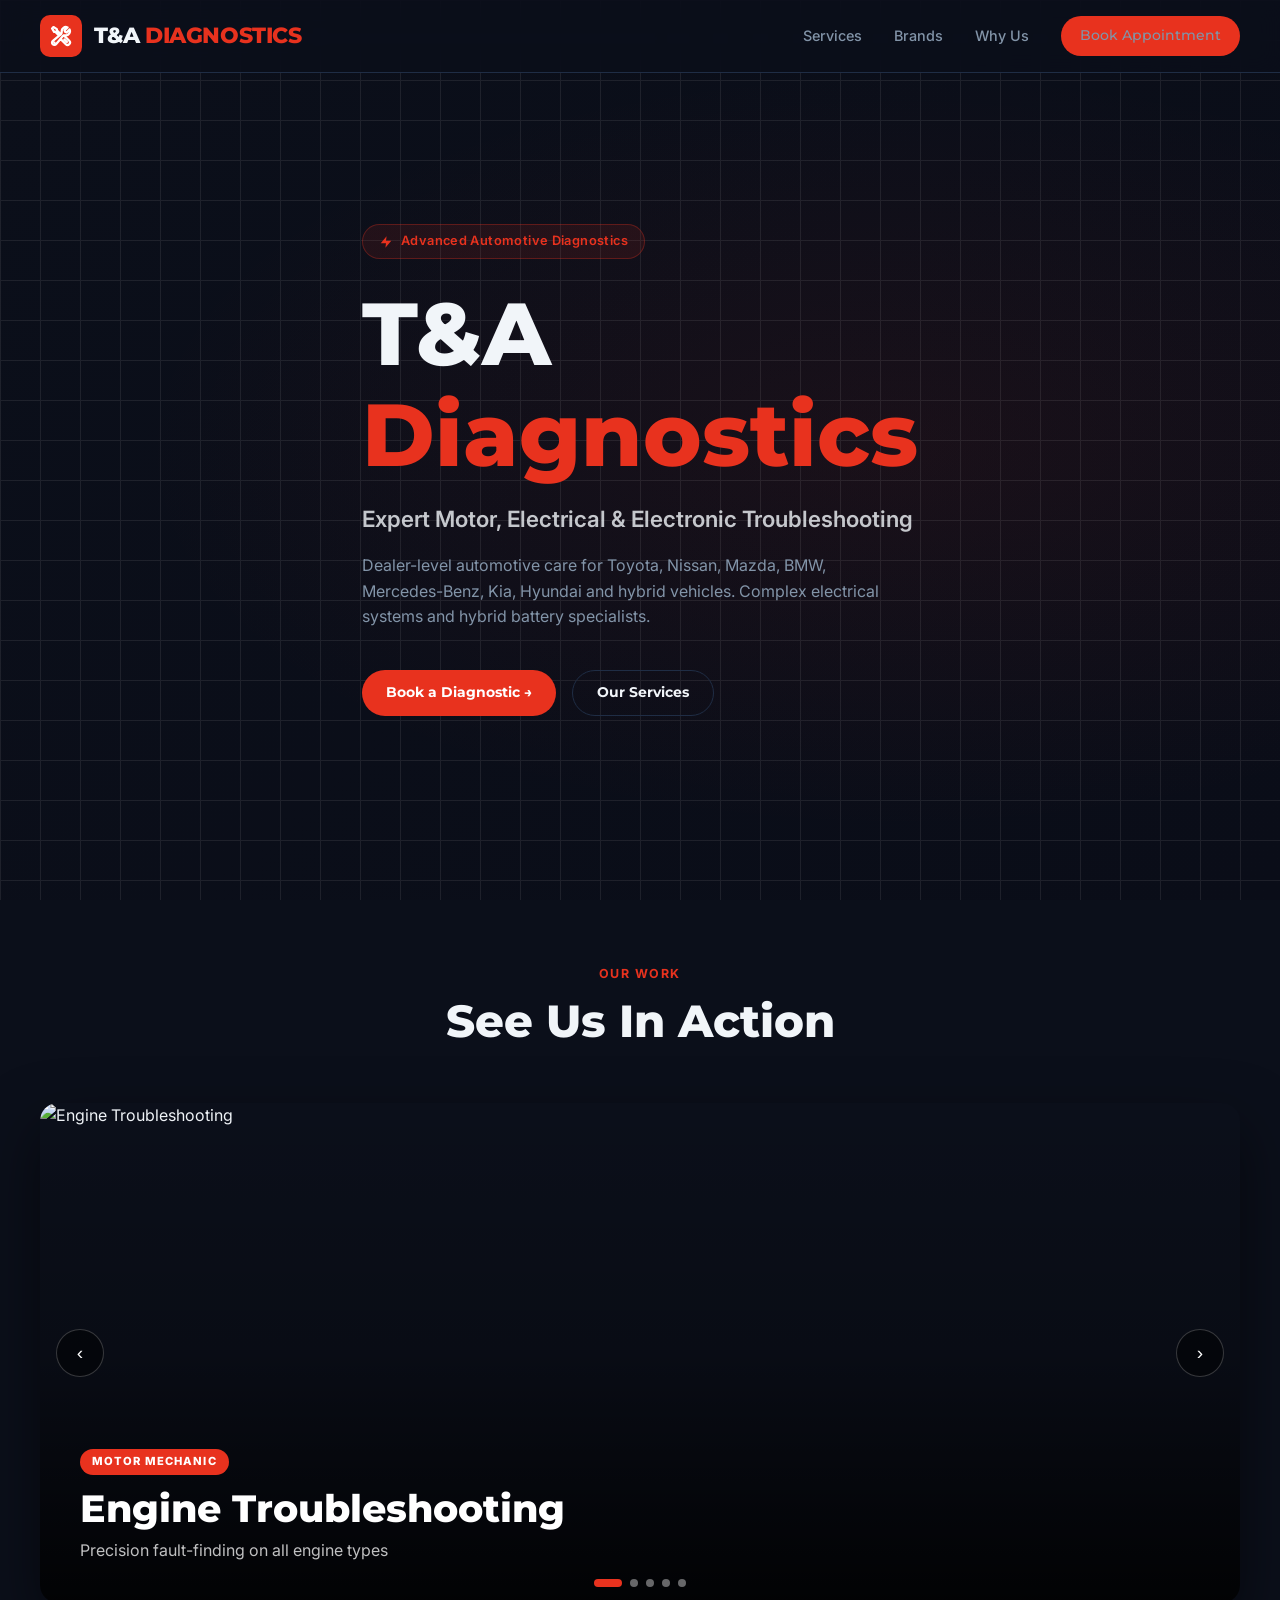
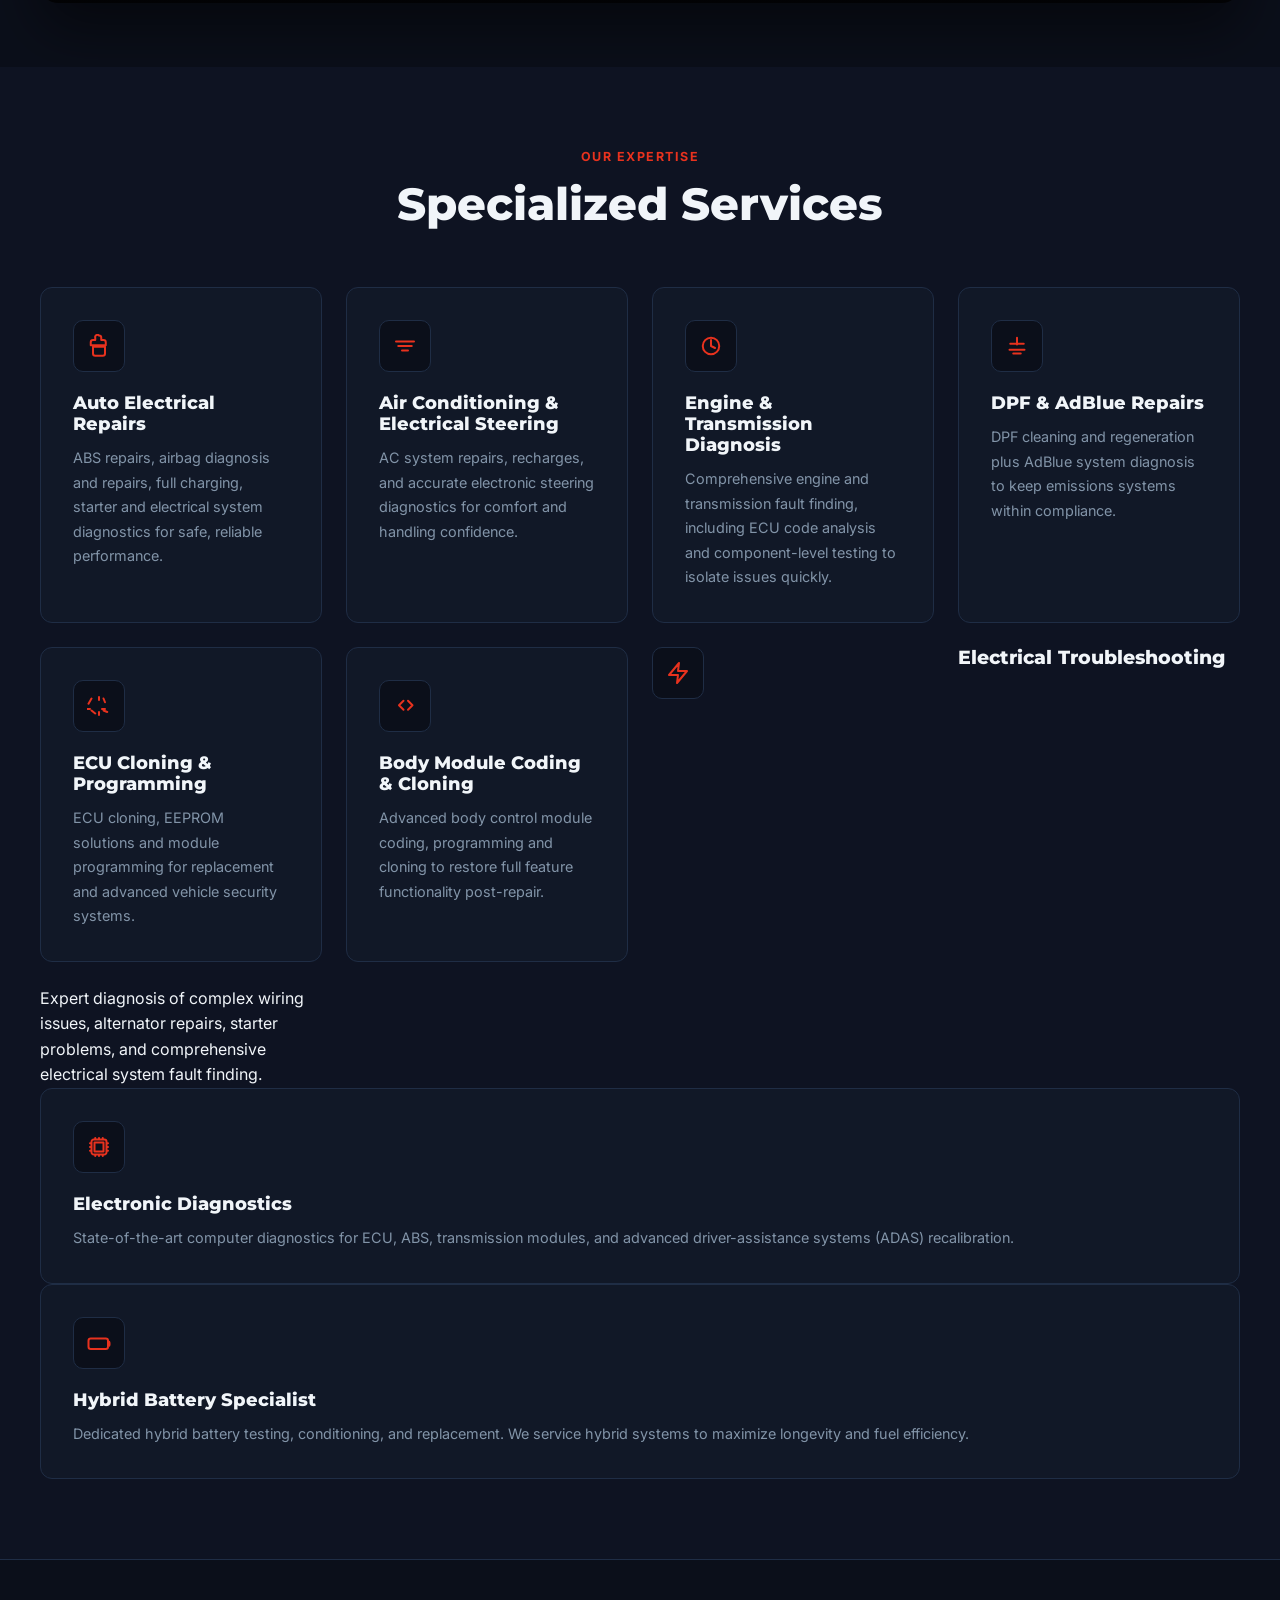
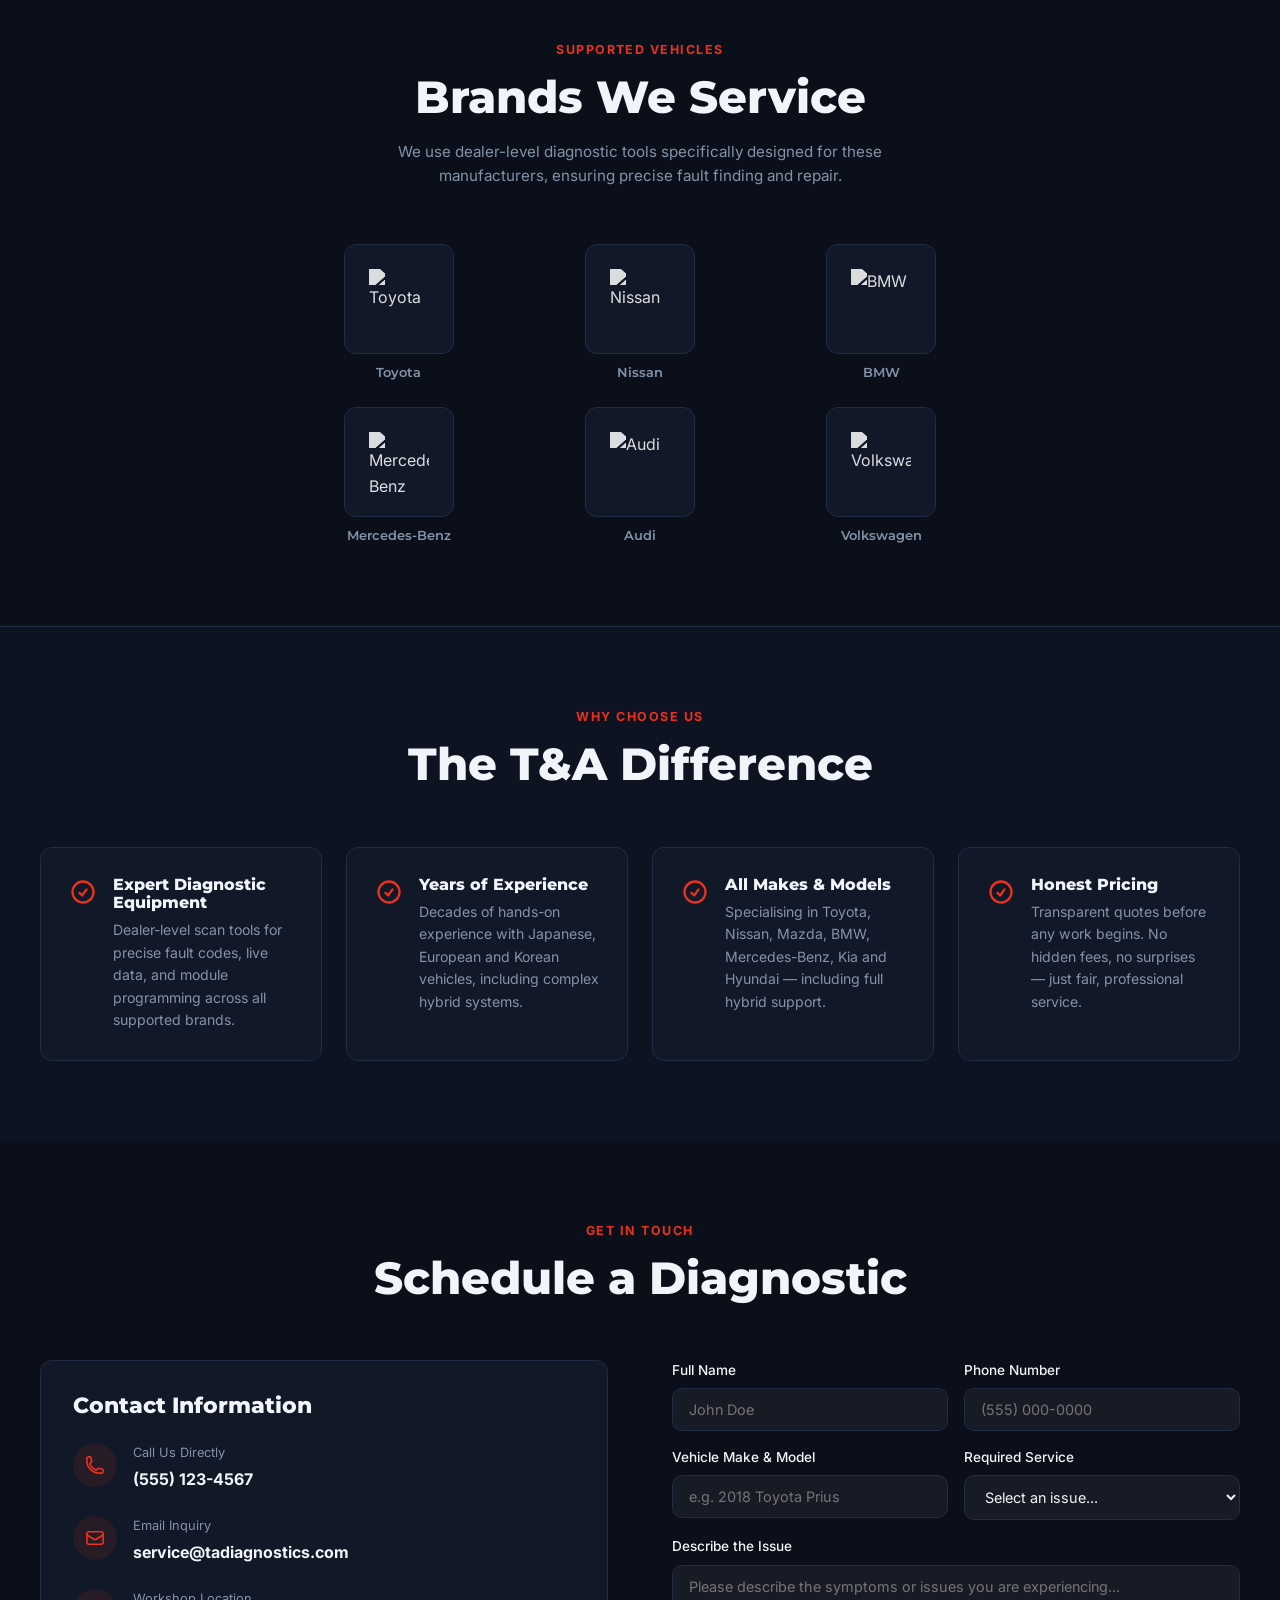
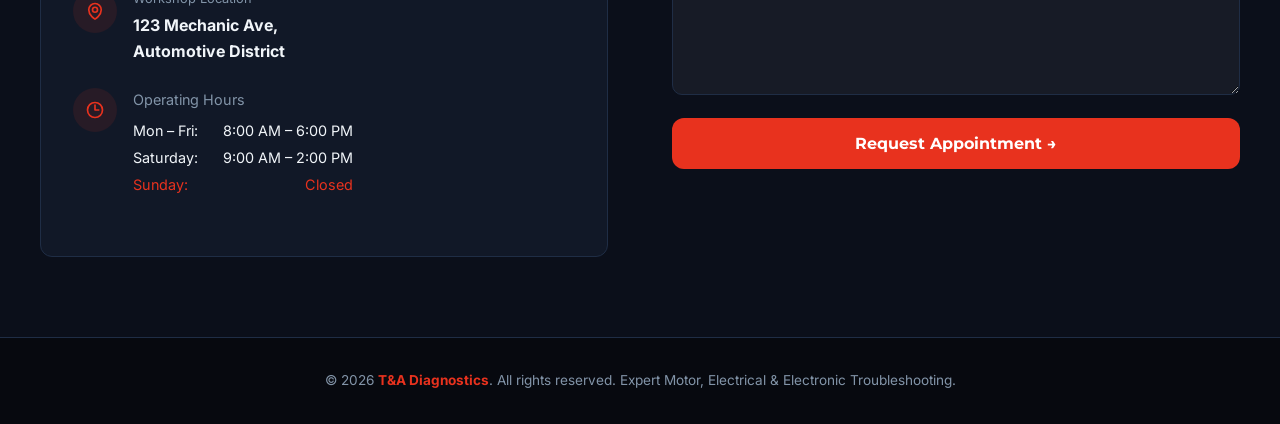
==== index.html @ 815b46a7 "Fix logo appearance: remove gray box, fix Nissan URL, clean white filter Co-Authored-By: Claude Sonn" ====
<!DOCTYPE html>
<html lang="en">
<head>
  <meta charset="UTF-8" />
  <meta name="viewport" content="width=device-width, initial-scale=1.0" />
  <title>T&A Diagnostics — Expert Motor, Electrical & Electronic Troubleshooting</title>
  <meta name="description" content="T&A Diagnostics specialises in motor mechanic, electrical and electronic troubleshooting. Expert in Toyota, Nissan, Mazda, BMW, Mercedes-Benz, Kia, Hyundai and hybrid battery." />
  <link href="https://fonts.googleapis.com/css2?family=Montserrat:wght@400;600;700;800;900&family=Inter:wght@400;500;600&display=swap" rel="stylesheet" />
  <link rel="stylesheet" href="styles.css" />
</head>
<body>

<!-- NAVBAR -->
<nav>
  <div class="nav-inner">
    <div class="nav-logo" onclick="window.scrollTo({top:0,behavior:'smooth'})">
      <div class="nav-logo-icon">
        <svg fill="none" stroke="white" stroke-width="2.5" viewBox="0 0 24 24"><path stroke-linecap="round" stroke-linejoin="round" d="M11.42 15.17L17.25 21A2.652 2.652 0 0021 17.25l-5.877-5.877M11.42 15.17l2.496-3.03c.317-.384.74-.626 1.208-.766M11.42 15.17l-4.655 5.653a2.548 2.548 0 11-3.586-3.586l6.837-5.63m5.108-.233c.55-.164 1.163-.188 1.743-.14a4.5 4.5 0 004.486-6.336l-3.276 3.277a3.004 3.004 0 01-2.25-2.25l3.276-3.276a4.5 4.5 0 00-6.336 4.486c.091 1.076-.071 2.264-.904 2.95l-.102.085m-1.745 1.437L5.909 7.5H4.5L2.25 3.75l1.5-1.5L7.5 4.5v1.409l4.26 4.26m-1.745 1.437l1.745-1.437m6.615 8.206L15.75 15.75M4.867 19.125h.008v.008h-.008v-.008z"/></svg>
      </div>
      <div class="nav-brand">T&amp;A <span>DIAGNOSTICS</span></div>
    </div>
    <div class="nav-links">
      <a href="#services">Services</a>
      <a href="#brands">Brands</a>
      <a href="#why-us">Why Us</a>
      <a href="#contact" class="btn btn-primary" style="padding:0.55rem 1.2rem">Book Appointment</a>
    </div>
  </div>
</nav>

<!-- HERO -->
<section class="hero">
  <div class="grid-bg"></div>
  <div class="hero-inner">
    <div class="hero-badge">
      <svg width="14" height="14" fill="currentColor" viewBox="0 0 24 24"><path d="M13 2L3 14h9l-1 8 10-12h-9l1-8z"/></svg>
      Advanced Automotive Diagnostics
    </div>
    <h1>T&amp;A <span class="red">Diagnostics</span></h1>
    <p class="hero-tagline">Expert Motor, Electrical &amp; Electronic Troubleshooting</p>
    <p class="hero-desc">Dealer-level automotive care for Toyota, Nissan, Mazda, BMW, Mercedes-Benz, Kia, Hyundai and hybrid vehicles. Complex electrical systems and hybrid battery specialists.</p>
    <div class="hero-btns">
      <a href="#contact" class="btn btn-primary">Book a Diagnostic &rarr;</a>
      <a href="#services" class="btn btn-outline">Our Services</a>
    </div>
  </div>
</section>

<!-- SLIDER -->
<section class="slider-section">
  <div class="section-inner">
    <div class="section-header">
      <div class="section-label">Our Work</div>
      <h2 class="section-title">See Us In Action</h2>
    </div>
    <div class="slider-wrap">
      <div class="slide active">
        <img src="https://images.unsplash.com/photo-1625047509168-a7026f36de04?w=1400&q=80&fit=crop" alt="Engine Troubleshooting" />
        <div class="slide-overlay"></div>
        <div class="slide-content">
          <span class="slide-tag">Motor Mechanic</span>
          <h3 class="slide-title">Engine Troubleshooting</h3>
          <p class="slide-sub">Precision fault-finding on all engine types</p>
        </div>
      </div>
      <div class="slide">
        <img src="https://images.unsplash.com/photo-1580273916550-e323be2ae537?w=1400&q=80&fit=crop" alt="Diagnostics Scanning" />
        <div class="slide-overlay"></div>
        <div class="slide-content">
          <span class="slide-tag">Electronic Diagnostics</span>
          <h3 class="slide-title">Advanced Diagnostics Scanning</h3>
          <p class="slide-sub">Dealer-level OBD scanning &amp; ECU analysis</p>
        </div>
      </div>
      <div class="slide">
        <img src="https://images.unsplash.com/photo-1530046339160-ce3e530c7d2f?w=1400&q=80&fit=crop" alt="Electrical Repair" />
        <div class="slide-overlay"></div>
        <div class="slide-content">
          <span class="slide-tag">Electrical Troubleshooting</span>
          <h3 class="slide-title">Electrical System Repair</h3>
          <p class="slide-sub">Expert tracing of wiring faults &amp; circuit issues</p>
        </div>
      </div>
      <div class="slide">
        <img src="https://images.unsplash.com/photo-1593941707882-a5bba14938c7?w=1400&q=80&fit=crop" alt="Hybrid Battery" />
        <div class="slide-overlay"></div>
        <div class="slide-content">
          <span class="slide-tag">Hybrid Specialist</span>
          <h3 class="slide-title">Hybrid Battery Services</h3>
          <p class="slide-sub">Testing, conditioning &amp; replacement of hybrid packs</p>
        </div>
      </div>
      <div class="slide">
        <img src="https://images.unsplash.com/photo-1560472354-b33ff0c44a43?w=1400&q=80&fit=crop" alt="Customer Service" />
        <div class="slide-overlay"></div>
        <div class="slide-content">
          <span class="slide-tag">Customer Service</span>
          <h3 class="slide-title">Customer First Service</h3>
          <p class="slide-sub">Transparent advice and honest pricing, always</p>
        </div>
      </div>
      <button class="slider-btn slider-prev" onclick="changeSlide(-1)">&#8249;</button>
      <button class="slider-btn slider-next" onclick="changeSlide(1)">&#8250;</button>
      <div class="slider-dots" id="dots"></div>
    </div>
  </div>
</section>

<!-- SERVICES -->
<section class="services-section" id="services">
  <div class="section-inner">
    <div class="section-header">
      <div class="section-label">Our Expertise</div>
      <h2 class="section-title">Specialized Services</h2>
    </div>
    <div class="services-grid">
      <div class="service-card">
        <div class="service-icon"><svg fill="none" stroke="currentColor" stroke-width="2" viewBox="0 0 24 24"><path stroke-linecap="round" stroke-linejoin="round" d="M12 1.5a2.25 2.25 0 012.25 2.25v2.25h2.25a2.25 2.25 0 012.25 2.25v3h-15v-3a2.25 2.25 0 012.25-2.25h2.25V3.75A2.25 2.25 0 0112 1.5zM6 12.75v6.75a2.25 2.25 0 002.25 2.25h7.5a2.25 2.25 0 002.25-2.25v-6.75H6z"/></svg></div>
        <h3>Auto Electrical Repairs</h3>
        <p>ABS repairs, airbag diagnosis and repairs, full charging, starter and electrical system diagnostics for safe, reliable performance.</p>
      </div>
      <div class="service-card">
        <div class="service-icon"><svg fill="none" stroke="currentColor" stroke-width="2" viewBox="0 0 24 24"><path stroke-linecap="round" stroke-linejoin="round" d="M3 7.5h18M5.25 12h13.5M9 16.5h6"/></svg></div>
        <h3>Air Conditioning & Electrical Steering</h3>
        <p>AC system repairs, recharges, and accurate electronic steering diagnostics for comfort and handling confidence.</p>
      </div>
      <div class="service-card">
        <div class="service-icon"><svg fill="none" stroke="currentColor" stroke-width="2" viewBox="0 0 24 24"><path stroke-linecap="round" stroke-linejoin="round" d="M12 6v6l4 2"/><path stroke-linecap="round" stroke-linejoin="round" d="M20.25 12a8.25 8.25 0 11-16.5 0 8.25 8.25 0 0116.5 0z"/></svg></div>
        <h3>Engine & Transmission Diagnosis</h3>
        <p>Comprehensive engine and transmission fault finding, including ECU code analysis and component-level testing to isolate issues quickly.</p>
      </div>
      <div class="service-card">
        <div class="service-icon"><svg fill="none" stroke="currentColor" stroke-width="2" viewBox="0 0 24 24"><path stroke-linecap="round" stroke-linejoin="round" d="M5.25 9.75h13.5M4.5 15.75h15"/><path stroke-linecap="round" stroke-linejoin="round" d="M12 3.75v6.75M8.25 19.5h7.5"/></svg></div>
        <h3>DPF & AdBlue Repairs</h3>
        <p>DPF cleaning and regeneration plus AdBlue system diagnosis to keep emissions systems within compliance.</p>
      </div>
      <div class="service-card">
        <div class="service-icon"><svg fill="none" stroke="currentColor" stroke-width="2" viewBox="0 0 24 24"><path stroke-linecap="round" stroke-linejoin="round" d="M12 6V3m0 18v-3m3-3h3m-18 0h3m-1.5-5.25L4.5 4.5m12 0l1.5 3.75M8.25 19.5L4.5 16.5m12 0l3.75 1.5"/></svg></div>
        <h3>ECU Cloning & Programming</h3>
        <p>ECU cloning, EEPROM solutions and module programming for replacement and advanced vehicle security systems.</p>
      </div>
      <div class="service-card">
        <div class="service-icon"><svg fill="none" stroke="currentColor" stroke-width="2" viewBox="0 0 24 24"><path stroke-linecap="round" stroke-linejoin="round" d="M10.5 6.75l-4.5 4.5 4.5 4.5m4.5-9l4.5 4.5-4.5 4.5"/></svg></div>
        <h3>Body Module Coding & Cloning</h3>
        <p>Advanced body control module coding, programming and cloning to restore full feature functionality post-repair.</p>
      </div>
        <div class="service-icon"><svg fill="none" stroke="currentColor" stroke-width="2" viewBox="0 0 24 24"><path stroke-linecap="round" stroke-linejoin="round" d="M13 2L3 14h9l-1 8 10-12h-9l1-8z"/></svg></div>
        <h3>Electrical Troubleshooting</h3>
        <p>Expert diagnosis of complex wiring issues, alternator repairs, starter problems, and comprehensive electrical system fault finding.</p>
      </div>
      <div class="service-card">
        <div class="service-icon"><svg fill="none" stroke="currentColor" stroke-width="2" viewBox="0 0 24 24"><path stroke-linecap="round" stroke-linejoin="round" d="M8.25 3v1.5M4.5 8.25H3m18 0h-1.5M4.5 12H3m18 0h-1.5m-15 3.75H3m18 0h-1.5M8.25 19.5V21M12 3v1.5m0 15V21m3.75-18v1.5m0 15V21m-9-1.5h10.5a2.25 2.25 0 002.25-2.25V6.75a2.25 2.25 0 00-2.25-2.25H6.75A2.25 2.25 0 004.5 6.75v10.5a2.25 2.25 0 002.25 2.25zm.75-12h9v9h-9v-9z"/></svg></div>
        <h3>Electronic Diagnostics</h3>
        <p>State-of-the-art computer diagnostics for ECU, ABS, transmission modules, and advanced driver-assistance systems (ADAS) recalibration.</p>
      </div>
      <div class="service-card">
        <div class="service-icon"><svg fill="none" stroke="currentColor" stroke-width="2" viewBox="0 0 24 24"><path stroke-linecap="round" stroke-linejoin="round" d="M21 10.5h.375c.621 0 1.125.504 1.125 1.125v2.25c0 .621-.504 1.125-1.125 1.125H21M3.75 18h15A2.25 2.25 0 0021 15.75v-6a2.25 2.25 0 00-2.25-2.25h-15A2.25 2.25 0 001.5 9.75v6A2.25 2.25 0 003.75 18z"/></svg></div>
        <h3>Hybrid Battery Specialist</h3>
        <p>Dedicated hybrid battery testing, conditioning, and replacement. We service hybrid systems to maximize longevity and fuel efficiency.</p>
      </div>
    </div>
  </div>
</section>

<!-- BRANDS -->
<section class="brands-section" id="brands">
  <div class="section-inner">
    <div class="section-header">
      <div class="section-label">Supported Vehicles</div>
      <h2 class="section-title">Brands We Service</h2>
      <p style="color:var(--muted);max-width:520px;margin:0 auto;font-size:0.95rem">We use dealer-level diagnostic tools specifically designed for these manufacturers, ensuring precise fault finding and repair.</p>
    </div>
    <div class="brands-grid">
      <!-- Toyota -->
      <div class="brand-card">
        <div class="brand-logo-box"><img src="https://upload.wikimedia.org/wikipedia/commons/e/e7/Toyota.svg" alt="Toyota" loading="lazy"/></div>
        <span class="brand-name">Toyota</span>
      </div>
      <!-- Nissan -->
      <div class="brand-card">
        <div class="brand-logo-box"><img src="https://upload.wikimedia.org/wikipedia/commons/thumb/8/8b/Nissan_2020_logo.svg/240px-Nissan_2020_logo.svg.png" alt="Nissan" loading="lazy"/></div>
        <span class="brand-name">Nissan</span>
      </div>
      <!-- BMW -->
      <div class="brand-card">
        <div class="brand-logo-box"><img src="https://upload.wikimedia.org/wikipedia/commons/4/44/BMW.svg" alt="BMW" loading="lazy"/></div>
        <span class="brand-name">BMW</span>
      </div>
      <!-- Mercedes -->
      <div class="brand-card">
        <div class="brand-logo-box"><img src="https://upload.wikimedia.org/wikipedia/commons/9/90/Mercedes-Logo.svg" alt="Mercedes-Benz" loading="lazy"/></div>
        <span class="brand-name">Mercedes-Benz</span>
      </div>
      <!-- Audi -->
      <div class="brand-card">
        <div class="brand-logo-box"><img src="https://upload.wikimedia.org/wikipedia/commons/9/92/Audi-Logo_2016.svg" alt="Audi" loading="lazy"/></div>
        <span class="brand-name">Audi</span>
      </div>
      <!-- Volkswagen -->
      <div class="brand-card">
        <div class="brand-logo-box"><img src="https://upload.wikimedia.org/wikipedia/commons/6/6d/Volkswagen_logo_2019.svg" alt="Volkswagen" loading="lazy"/></div>
        <span class="brand-name">Volkswagen</span>
      </div>
    </div>
  </div>
</section>

<!-- WHY US -->
<section class="whyus-section" id="why-us">
  <div class="section-inner">
    <div class="section-header">
      <div class="section-label">Why Choose Us</div>
      <h2 class="section-title">The T&amp;A Difference</h2>
    </div>
    <div class="whyus-grid">
      <div class="whyus-card">
        <svg class="check-icon" fill="none" stroke="currentColor" stroke-width="2" viewBox="0 0 24 24"><path stroke-linecap="round" stroke-linejoin="round" d="M9 12.75L11.25 15 15 9.75M21 12a9 9 0 11-18 0 9 9 0 0118 0z"/></svg>
        <div><h4>Expert Diagnostic Equipment</h4><p>Dealer-level scan tools for precise fault codes, live data, and module programming across all supported brands.</p></div>
      </div>
      <div class="whyus-card">
        <svg class="check-icon" fill="none" stroke="currentColor" stroke-width="2" viewBox="0 0 24 24"><path stroke-linecap="round" stroke-linejoin="round" d="M9 12.75L11.25 15 15 9.75M21 12a9 9 0 11-18 0 9 9 0 0118 0z"/></svg>
        <div><h4>Years of Experience</h4><p>Decades of hands-on experience with Japanese, European and Korean vehicles, including complex hybrid systems.</p></div>
      </div>
      <div class="whyus-card">
        <svg class="check-icon" fill="none" stroke="currentColor" stroke-width="2" viewBox="0 0 24 24"><path stroke-linecap="round" stroke-linejoin="round" d="M9 12.75L11.25 15 15 9.75M21 12a9 9 0 11-18 0 9 9 0 0118 0z"/></svg>
        <div><h4>All Makes &amp; Models</h4><p>Specialising in Toyota, Nissan, Mazda, BMW, Mercedes-Benz, Kia and Hyundai — including full hybrid support.</p></div>
      </div>
      <div class="whyus-card">
        <svg class="check-icon" fill="none" stroke="currentColor" stroke-width="2" viewBox="0 0 24 24"><path stroke-linecap="round" stroke-linejoin="round" d="M9 12.75L11.25 15 15 9.75M21 12a9 9 0 11-18 0 9 9 0 0118 0z"/></svg>
        <div><h4>Honest Pricing</h4><p>Transparent quotes before any work begins. No hidden fees, no surprises — just fair, professional service.</p></div>
      </div>
    </div>
  </div>
</section>

<!-- CONTACT -->
<section class="contact-section" id="contact">
  <div class="section-inner">
    <div class="section-header">
      <div class="section-label">Get In Touch</div>
      <h2 class="section-title">Schedule a Diagnostic</h2>
    </div>
    <div class="contact-grid">
      <div>
        <div class="contact-box">
          <h3>Contact Information</h3>
          <div class="contact-item">
            <div class="contact-icon"><svg fill="none" stroke="currentColor" stroke-width="2" viewBox="0 0 24 24"><path stroke-linecap="round" stroke-linejoin="round" d="M2.25 6.75c0 8.284 6.716 15 15 15h2.25a2.25 2.25 0 002.25-2.25v-1.372c0-.516-.351-.966-.852-1.091l-4.423-1.106c-.44-.11-.902.055-1.173.417l-.97 1.293c-.282.376-.769.542-1.21.38a12.035 12.035 0 01-7.143-7.143c-.162-.441.004-.928.38-1.21l1.293-.97c.363-.271.527-.734.417-1.173L6.963 3.102a1.125 1.125 0 00-1.091-.852H4.5A2.25 2.25 0 002.25 4.5v2.25z"/></svg></div>
            <div><p class="contact-label">Call Us Directly</p><p class="contact-value">(555) 123-4567</p></div>
          </div>
          <div class="contact-item">
            <div class="contact-icon"><svg fill="none" stroke="currentColor" stroke-width="2" viewBox="0 0 24 24"><path stroke-linecap="round" stroke-linejoin="round" d="M21.75 6.75v10.5a2.25 2.25 0 01-2.25 2.25h-15a2.25 2.25 0 01-2.25-2.25V6.75m19.5 0A2.25 2.25 0 0019.5 4.5h-15a2.25 2.25 0 00-2.25 2.25m19.5 0v.243a2.25 2.25 0 01-1.07 1.916l-7.5 4.615a2.25 2.25 0 01-2.36 0L3.32 8.91a2.25 2.25 0 01-1.07-1.916V6.75"/></svg></div>
            <div><p class="contact-label">Email Inquiry</p><p class="contact-value">service@tadiagnostics.com</p></div>
          </div>
          <div class="contact-item">
            <div class="contact-icon"><svg fill="none" stroke="currentColor" stroke-width="2" viewBox="0 0 24 24"><path stroke-linecap="round" stroke-linejoin="round" d="M15 10.5a3 3 0 11-6 0 3 3 0 016 0z"/><path stroke-linecap="round" stroke-linejoin="round" d="M19.5 10.5c0 7.142-7.5 11.25-7.5 11.25S4.5 17.642 4.5 10.5a7.5 7.5 0 1115 0z"/></svg></div>
            <div><p class="contact-label">Workshop Location</p><p class="contact-value">123 Mechanic Ave,<br>Automotive District</p></div>
          </div>
          <div class="contact-item">
            <div class="contact-icon"><svg fill="none" stroke="currentColor" stroke-width="2" viewBox="0 0 24 24"><path stroke-linecap="round" stroke-linejoin="round" d="M12 6v6h4.5m4.5 0a9 9 0 11-18 0 9 9 0 0118 0z"/></svg></div>
            <div class="hours">
              <p class="contact-label" style="margin-bottom:0.5rem">Operating Hours</p>
              <p><span>Mon – Fri:</span><span>8:00 AM – 6:00 PM</span></p>
              <p><span>Saturday:</span><span>9:00 AM – 2:00 PM</span></p>
              <p class="closed"><span>Sunday:</span><span>Closed</span></p>
            </div>
          </div>
        </div>
      </div>
      <div>
        <form onsubmit="handleSubmit(event)">
          <div class="form-row">
            <div><label>Full Name</label><input type="text" required placeholder="John Doe" /></div>
            <div><label>Phone Number</label><input type="tel" required placeholder="(555) 000-0000" /></div>
          </div>
          <div class="form-row">
            <div><label>Vehicle Make &amp; Model</label><input type="text" required placeholder="e.g. 2018 Toyota Prius" /></div>
            <div>
              <label>Required Service</label>
              <select>
                <option value="">Select an issue...</option>
                <option>Electrical Issue</option>
                <option>Check Engine Light</option>
                <option>Hybrid Battery</option>
                <option>Mechanical Repair</option>
                <option>Other / Unsure</option>
              </select>
            </div>
          </div>
          <label>Describe the Issue</label>
          <textarea placeholder="Please describe the symptoms or issues you are experiencing..."></textarea>
          <button type="submit" class="btn btn-primary btn-full">Request Appointment &rarr;</button>
        </form>
      </div>
    </div>
  </div>
</section>

<!-- FOOTER -->
<footer>
  <p>&copy; 2026 <strong>T&amp;A Diagnostics</strong>. All rights reserved. Expert Motor, Electrical &amp; Electronic Troubleshooting.</p>
</footer>

<script src="script.js"></script>
</body>
</html>
---- styles.css ----
*, *::before, *::after {
  box-sizing: border-box;
  margin: 0;
  padding: 0;
}

:root {
  --bg: #0b0f1a;
  --bg2: #0e1322;
  --card: #111827;
  --border: #1f2d45;
  --primary: #e8321e;
  --primary-dark: #c42a18;
  --fg: #f1f5f9;
  --muted: #8294a8;
  --font-sans: 'Inter', sans-serif;
  --font-display: 'Montserrat', sans-serif;
  --radius: 12px;
}

html {
  scroll-behavior: smooth;
  width: 100%;
  overflow-x: hidden;
}

body {
  min-height: 100%;
  width: 100%;
  overflow-x: hidden;
  background: var(--bg);
  color: var(--fg);
  font-family: var(--font-sans);
  line-height: 1.6;
}

h1, h2, h3, h4, h5, h6 {
  font-family: var(--font-display);
  font-weight: 800;
  line-height: 1.15;
}

img {
  max-width: 100%;
  display: block;
}

a {
  color: inherit;
  text-decoration: none;
}

/* NAVBAR */
nav {
  position: fixed;
  top: 0;
  left: 0;
  right: 0;
  z-index: 100;
  background: rgba(11, 15, 26, 0.85);
  backdrop-filter: blur(12px);
  border-bottom: 1px solid var(--border);
  padding: 0 2rem;
}

.nav-inner {
  max-width: 1200px;
  margin: 0 auto;
  display: flex;
  align-items: center;
  justify-content: space-between;
  height: 72px;
}

.nav-logo {
  display: flex;
  align-items: center;
  gap: 12px;
  cursor: pointer;
}

.nav-logo-icon {
  width: 42px;
  height: 42px;
  background: var(--primary);
  border-radius: 10px;
  display: flex;
  align-items: center;
  justify-content: center;
}

.nav-logo-icon svg {
  width: 22px;
  height: 22px;
  color: #fff;
}

.nav-brand {
  font-family: var(--font-display);
  font-weight: 800;
  font-size: 1.4rem;
  letter-spacing: -0.02em;
}

.nav-brand span {
  color: var(--primary);
}

.nav-links {
  display: flex;
  align-items: center;
  gap: 2rem;
}

.nav-links a {
  font-size: 0.9rem;
  font-weight: 500;
  color: var(--muted);
  transition: color 0.2s;
}

.nav-links a:hover {
  color: var(--fg);
}

.btn {
  display: inline-flex;
  align-items: center;
  gap: 8px;
  padding: 0.65rem 1.5rem;
  border-radius: 50px;
  font-weight: 700;
  font-family: var(--font-display);
  font-size: 0.9rem;
  cursor: pointer;
  border: none;
  transition: all 0.2s;
  text-decoration: none;
}

.btn-primary {
  background: var(--primary);
  color: #fff;
}

.btn-primary:hover {
  background: var(--primary-dark);
  transform: translateY(-1px);
  box-shadow: 0 6px 20px rgba(232, 50, 30, 0.35);
}

.btn-outline {
  background: transparent;
  color: var(--fg);
  border: 1.5px solid var(--border);
}

.btn-outline:hover {
  border-color: var(--primary);
  color: var(--primary);
}

/* HERO */
.hero {
  min-height: 100vh;
  width: 100vw;
  display: flex;
  align-items: center;
  padding: 120px 2rem 80px;
  background: radial-gradient(ellipse at 70% 50%, rgba(232, 50, 30, 0.07) 0%, transparent 60%),
    linear-gradient(135deg, var(--bg) 0%, #0a0d18 100%);
  position: relative;
  overflow: hidden;
}

.grid-bg {
  position: absolute;
  inset: 0;
  opacity: 0.08;
  background-size: 40px 40px;
  background-image: linear-gradient(to right, #fff 1px, transparent 1px),
    linear-gradient(to bottom, #fff 1px, transparent 1px);
}

.hero-inner {
  max-width: 1200px;
  margin: 0 auto;
  position: relative;
  z-index: 1;
}

.hero-badge {
  display: inline-flex;
  align-items: center;
  gap: 8px;
  background: rgba(232, 50, 30, 0.1);
  border: 1px solid rgba(232, 50, 30, 0.3);
  color: var(--primary);
  padding: 6px 16px;
  border-radius: 50px;
  font-size: 0.8rem;
  font-weight: 600;
  margin-bottom: 1.5rem;
  letter-spacing: 0.03em;
}

.hero h1 {
  font-size: clamp(3.5rem, 7vw, 5.5rem);
  color: var(--fg);
  margin-bottom: 1rem;
}

.hero h1 .red {
  color: var(--primary);
  display: block;
}

.hero-tagline {
  font-size: clamp(1.1rem, 2vw, 1.4rem);
  color: rgba(241, 245, 249, 0.8);
  font-weight: 600;
  margin-bottom: 1rem;
}

.hero-desc {
  color: var(--muted);
  font-size: 1rem;
  max-width: 520px;
  margin-bottom: 2.5rem;
}

.hero-btns {
  display: flex;
  gap: 1rem;
  flex-wrap: wrap;
}

/* SECTION SHARED */
section {
  width: 100vw;
  position: relative;
  left: 50%;
  right: 50%;
  margin-left: -50vw;
  margin-right: -50vw;
  padding: 5rem 2rem;
}

.section-inner {
  max-width: 1200px;
  margin: 0 auto;
}

.section-label {
  color: var(--primary);
  font-size: 0.78rem;
  font-weight: 700;
  letter-spacing: 0.12em;
  text-transform: uppercase;
  margin-bottom: 0.75rem;
}

.section-title {
  font-size: clamp(1.8rem, 3.5vw, 2.8rem);
  margin-bottom: 1rem;
}

.section-header {
  text-align: center;
  margin-bottom: 3.5rem;
}

/* SLIDER */
.slider-section {
  background: var(--bg);
  padding: 4rem 2rem;
}

.slider-wrap {
  max-width: 1200px;
  margin: 0 auto;
  position: relative;
  border-radius: 18px;
  overflow: hidden;
  height: 500px;
  box-shadow: 0 25px 60px rgba(0, 0, 0, 0.5);
}

.slide {
  position: absolute;
  inset: 0;
  opacity: 0;
  transition: opacity 0.6s ease;
}

.slide.active {
  opacity: 1;
}

.slide img {
  width: 100%;
  height: 100%;
  object-fit: cover;
}

.slide-overlay {
  position: absolute;
  inset: 0;
  background: linear-gradient(to top, rgba(0, 0, 0, 0.85) 0%, rgba(0, 0, 0, 0.2) 50%, transparent 100%);
}

.slide-content {
  position: absolute;
  bottom: 2.5rem;
  left: 2.5rem;
  right: 2.5rem;
}

.slide-tag {
  display: inline-block;
  background: var(--primary);
  color: #fff;
  font-size: 0.7rem;
  font-weight: 800;
  letter-spacing: 0.1em;
  text-transform: uppercase;
  padding: 4px 12px;
  border-radius: 50px;
  margin-bottom: 0.75rem;
}

.slide-title {
  font-size: clamp(1.6rem, 3vw, 2.4rem);
  color: #fff;
  margin-bottom: 0.4rem;
}

.slide-sub {
  color: rgba(255, 255, 255, 0.75);
  font-size: 1rem;
}

.slider-btn {
  position: absolute;
  top: 50%;
  transform: translateY(-50%);
  z-index: 10;
  width: 48px;
  height: 48px;
  border-radius: 50%;
  background: rgba(0, 0, 0, 0.45);
  border: 1px solid rgba(255, 255, 255, 0.2);
  color: #fff;
  cursor: pointer;
  display: flex;
  align-items: center;
  justify-content: center;
  transition: background 0.2s;
  font-size: 1.2rem;
}

.slider-btn:hover {
  background: var(--primary);
  border-color: var(--primary);
}

.slider-prev {
  left: 1rem;
}

.slider-next {
  right: 1rem;
}

.slider-dots {
  position: absolute;
  bottom: 1rem;
  left: 50%;
  transform: translateX(-50%);
  display: flex;
  gap: 8px;
  z-index: 10;
}

.dot {
  width: 8px;
  height: 8px;
  border-radius: 50%;
  background: rgba(255, 255, 255, 0.4);
  cursor: pointer;
  transition: all 0.3s;
  border: none;
}

.dot.active {
  width: 28px;
  border-radius: 4px;
  background: var(--primary);
}

/* SERVICES */
.services-section {
  background: var(--bg2);
}

.services-grid {
  display: grid;
  grid-template-columns: repeat(auto-fit, minmax(240px, 1fr));
  gap: 1.5rem;
}

.service-card {
  background: var(--card);
  border: 1px solid var(--border);
  border-radius: var(--radius);
  padding: 2rem;
  transition: all 0.3s;
}

.service-card:hover {
  border-color: rgba(232, 50, 30, 0.4);
  transform: translateY(-4px);
  box-shadow: 0 12px 30px rgba(0, 0, 0, 0.3);
}

.service-icon {
  width: 52px;
  height: 52px;
  background: var(--bg);
  border: 1px solid var(--border);
  border-radius: 10px;
  display: flex;
  align-items: center;
  justify-content: center;
  margin-bottom: 1.25rem;
  transition: background 0.3s, border-color 0.3s;
}

.service-card:hover .service-icon {
  background: var(--primary);
  border-color: var(--primary);
}

.service-icon svg {
  width: 24px;
  height: 24px;
  color: var(--primary);
  transition: color 0.3s;
}

.service-card:hover .service-icon svg {
  color: #fff;
}

.service-card h3 {
  font-size: 1.15rem;
  margin-bottom: 0.75rem;
}

.service-card p {
  color: var(--muted);
  font-size: 0.9rem;
  line-height: 1.7;
}

/* BRANDS */
.brands-section {
  background: var(--bg);
  border-top: 1px solid var(--border);
  border-bottom: 1px solid var(--border);
}

.brands-grid {
  display: grid;
  grid-template-columns: repeat(3, 1fr);
  gap: 1.5rem;
  justify-items: center;
  align-items: center;
  max-width: 700px;
  margin: 0 auto;
}

.brand-card {
  display: flex;
  flex-direction: column;
  align-items: center;
  gap: 0.5rem;
  width: 100%;
  max-width: 180px;
  cursor: pointer;
}

@media (max-width: 640px) {
  .brands-grid {
    grid-template-columns: repeat(2, 1fr);
  }
}

.brand-logo-box {
  width: 110px;
  height: 110px;
  background: var(--card);
  border: 1px solid var(--border);
  border-radius: var(--radius);
  display: flex;
  align-items: center;
  justify-content: center;
  padding: 1.5rem;
  transition: all 0.3s;
}

.brand-card:hover .brand-logo-box {
  border-color: rgba(232, 50, 30, 0.5);
  box-shadow: 0 8px 25px rgba(0, 0, 0, 0.3);
}

.brand-logo-box svg,
.brand-logo-box img {
  width: 100%;
  height: 100%;
  object-fit: contain;
  color: var(--muted);
  transition: color 0.3s, filter 0.3s;
}

.brand-logo-box img {
  filter: brightness(0) invert(1);
  opacity: 0.85;
}

.brand-card:hover .brand-logo-box svg,
.brand-card:hover .brand-logo-box img {
  color: var(--fg);
  filter: brightness(1.1);
}

.brand-name {
  font-size: 0.82rem;
  font-weight: 600;
  color: var(--muted);
  transition: color 0.3s;
  font-family: var(--font-display);
}

.brand-card:hover .brand-name {
  color: var(--primary);
}

/* WHY US */
.whyus-section {
  background: var(--bg2);
}

.whyus-grid {
  display: grid;
  grid-template-columns: repeat(auto-fit, minmax(260px, 1fr));
  gap: 1.5rem;
}

.whyus-card {
  background: var(--card);
  border: 1px solid var(--border);
  border-radius: var(--radius);
  padding: 1.75rem;
  display: flex;
  gap: 1rem;
  align-items: flex-start;
}

.check-icon {
  width: 28px;
  height: 28px;
  color: var(--primary);
  flex-shrink: 0;
  margin-top: 2px;
}

.whyus-card h4 {
  font-size: 1rem;
  margin-bottom: 0.4rem;
}

.whyus-card p {
  color: var(--muted);
  font-size: 0.88rem;
}

/* CONTACT */
.contact-section {
  background: var(--bg);
}

.contact-grid {
  display: grid;
  grid-template-columns: 1fr 1fr;
  gap: 4rem;
}

@media (max-width: 768px) {
  .contact-grid {
    grid-template-columns: 1fr;
    gap: 2rem;
  }
}

.contact-box {
  background: var(--card);
  border: 1px solid var(--border);
  border-radius: var(--radius);
  padding: 2rem;
}

.contact-box h3 {
  font-size: 1.4rem;
  margin-bottom: 1.5rem;
}

.contact-item {
  display: flex;
  gap: 1rem;
  align-items: flex-start;
  margin-bottom: 1.5rem;
}

.contact-icon {
  width: 44px;
  height: 44px;
  background: rgba(232, 50, 30, 0.1);
  border-radius: 50%;
  display: flex;
  align-items: center;
  justify-content: center;
  flex-shrink: 0;
}

.contact-icon svg {
  width: 20px;
  height: 20px;
  color: var(--primary);
}

.contact-label {
  font-size: 0.8rem;
  color: var(--muted);
  margin-bottom: 0.2rem;
}

.contact-value {
  font-weight: 700;
  font-size: 1rem;
}

.hours p {
  display: flex;
  justify-content: space-between;
  width: 220px;
  font-size: 0.9rem;
  margin-bottom: 4px;
}

.hours .closed {
  color: var(--primary);
}

label {
  display: block;
  font-size: 0.85rem;
  font-weight: 500;
  margin-bottom: 0.4rem;
}

input,
textarea,
select {
  width: 100%;
  background: rgba(255, 255, 255, 0.05);
  border: 1px solid var(--border);
  color: var(--fg);
  border-radius: 10px;
  padding: 0.75rem 1rem;
  font-family: var(--font-sans);
  font-size: 0.9rem;
  outline: none;
  transition: border-color 0.2s;
  margin-bottom: 1rem;
}

input:focus,
textarea:focus,
select:focus {
  border-color: var(--primary);
}

textarea {
  resize: vertical;
  min-height: 130px;
}

select option {
  background: var(--card);
}

.form-row {
  display: grid;
  grid-template-columns: 1fr 1fr;
  gap: 1rem;
}

@media (max-width: 500px) {
  .form-row {
    grid-template-columns: 1fr;
  }
}

.btn-full {
  width: 100%;
  justify-content: center;
  padding: 1rem;
  font-size: 1rem;
  border-radius: 12px;
}

/* FOOTER */
footer {
  background: #07090f;
  border-top: 1px solid var(--border);
  padding: 2rem;
  text-align: center;
  color: var(--muted);
  font-size: 0.85rem;
}

footer strong {
  color: var(--primary);
}

@media (max-width: 768px) {
  .nav-links {
    display: none;
  }

  .hero h1 {
    font-size: 2.8rem;
  }
}
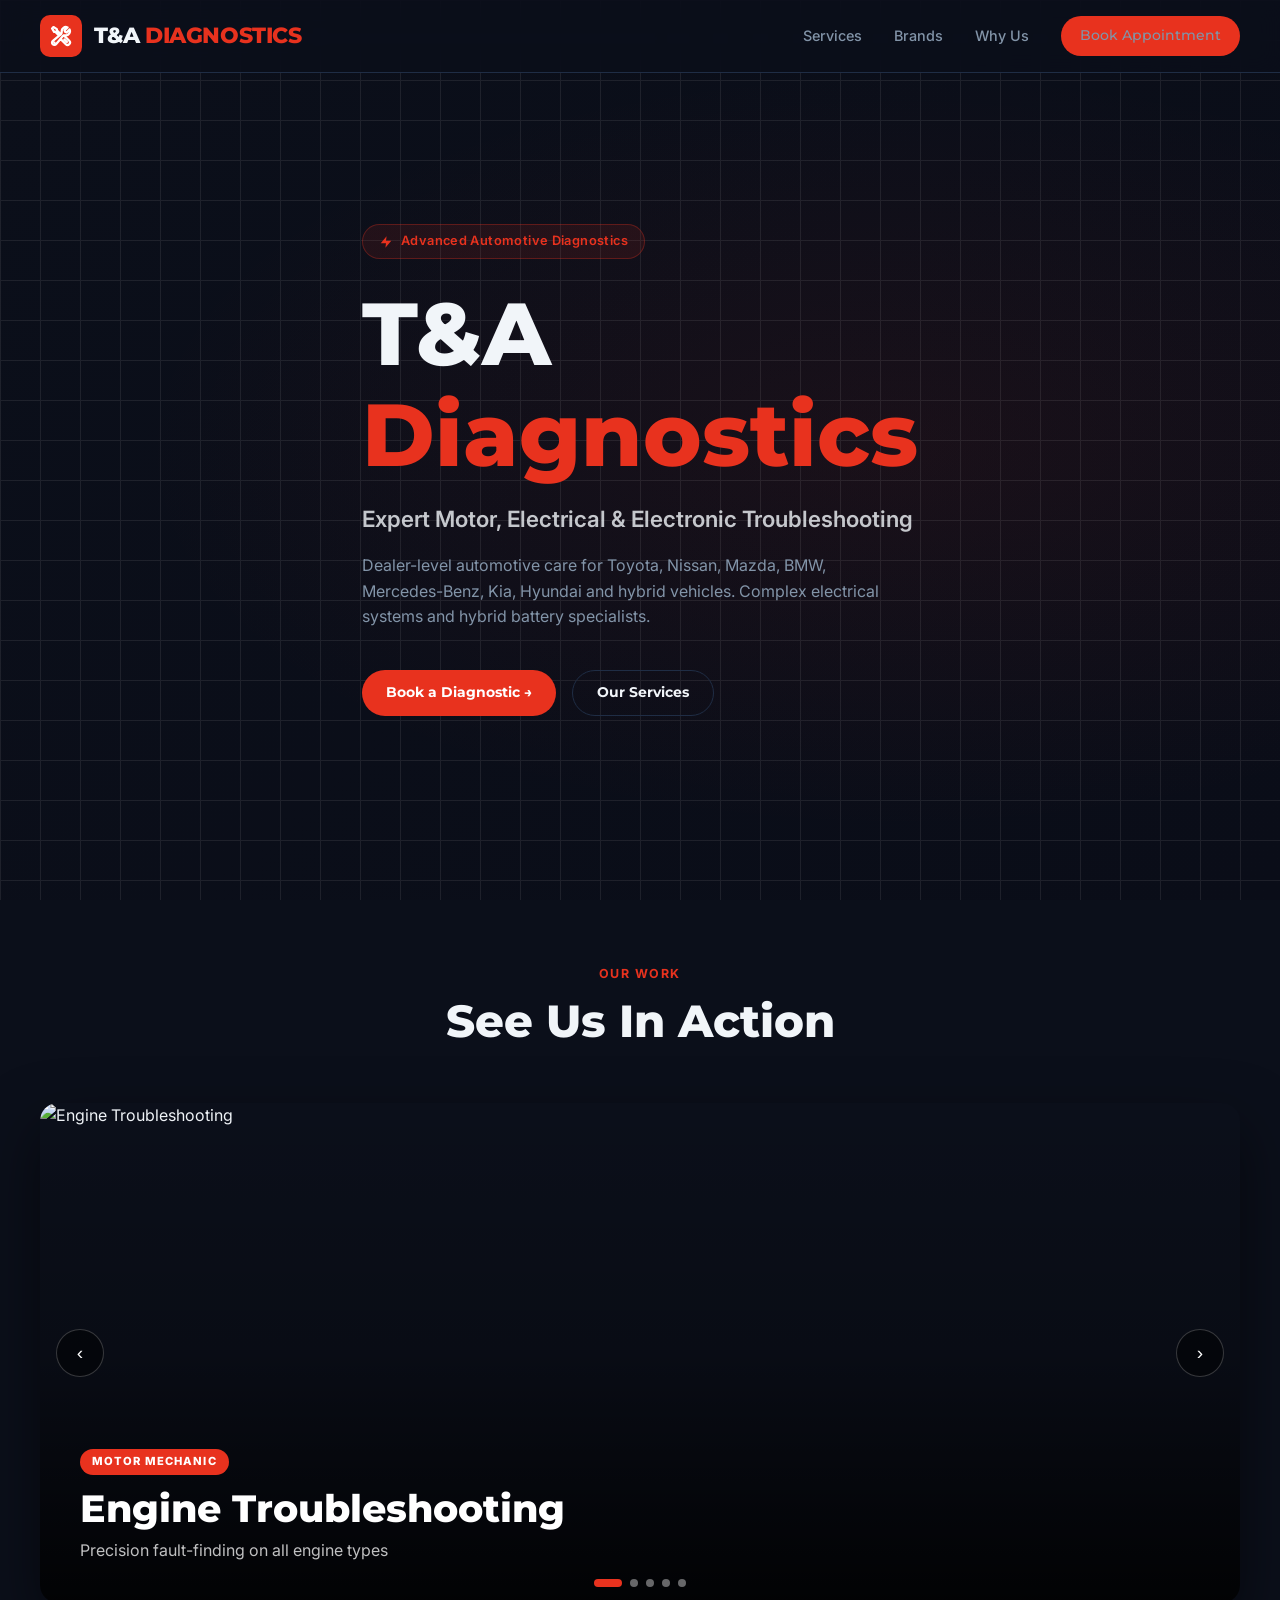
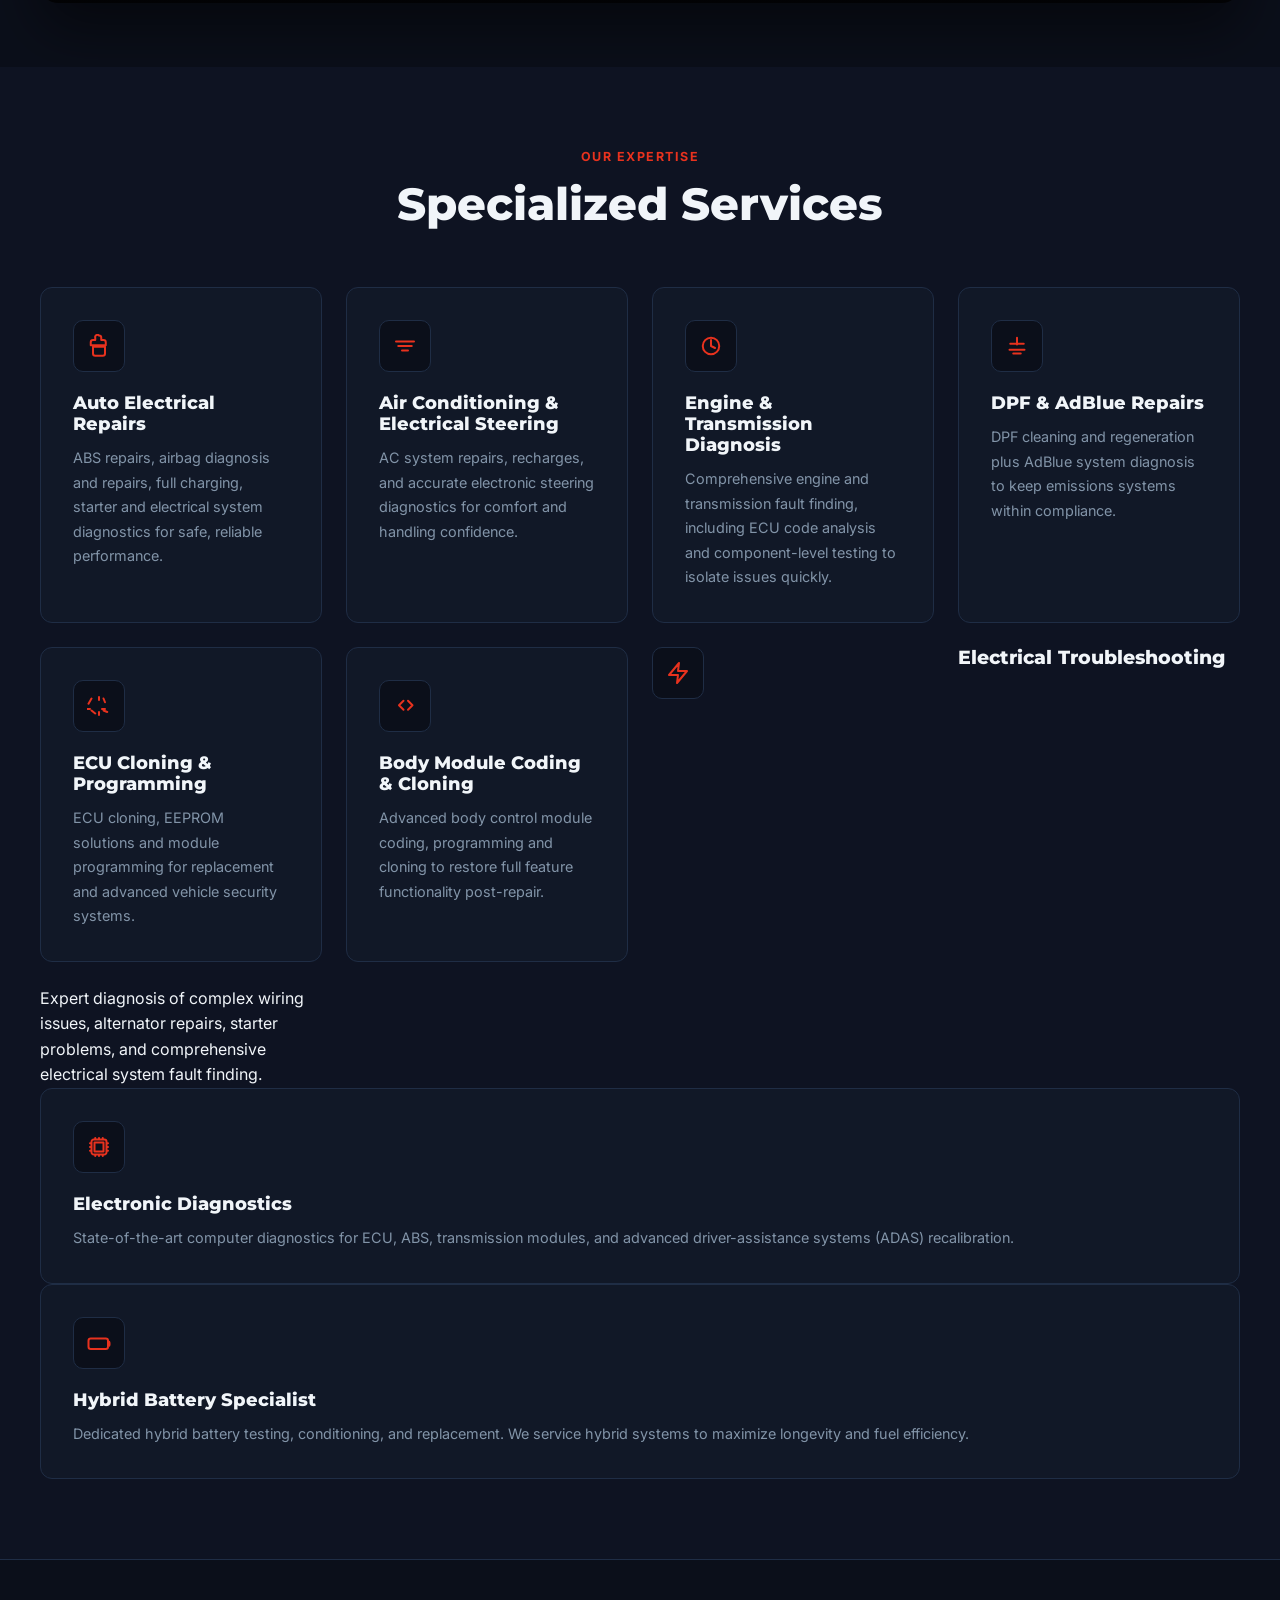
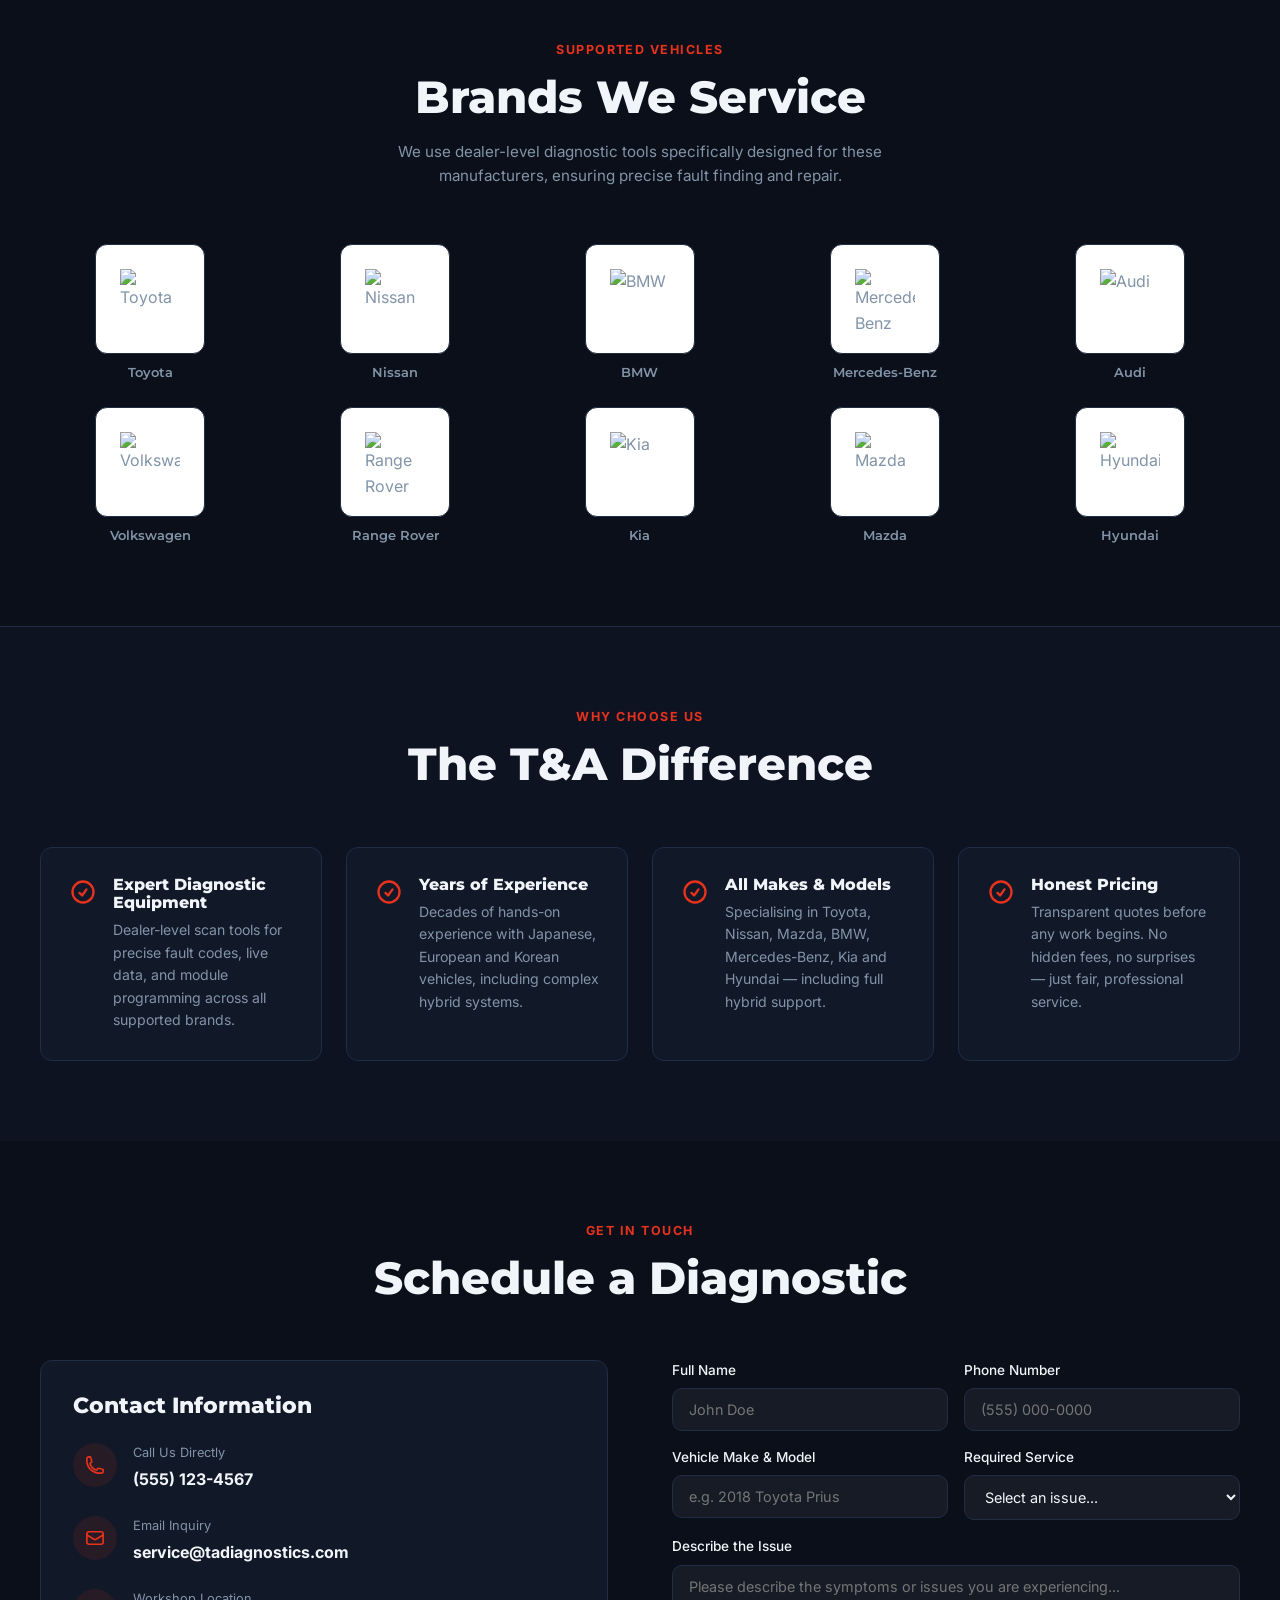
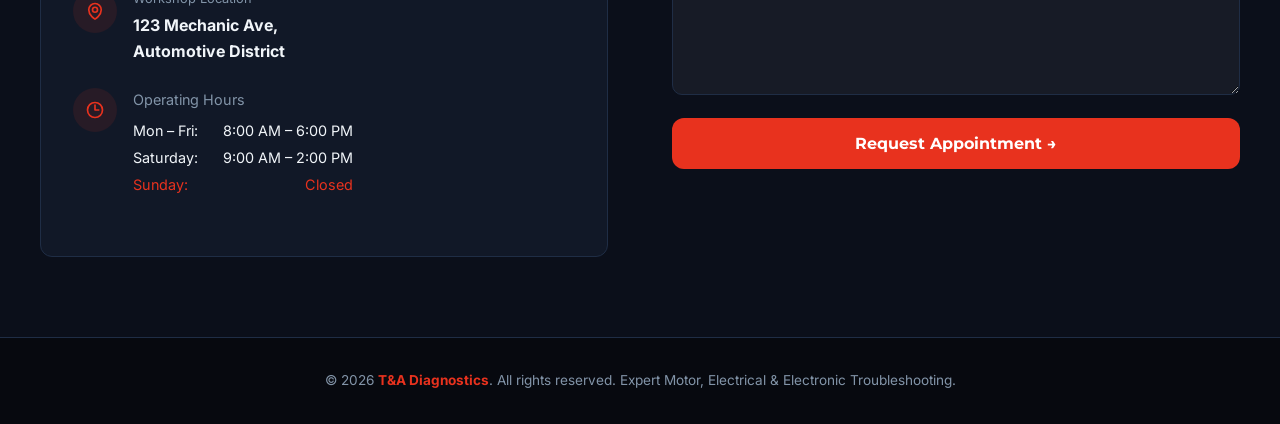
==== commit 740666e9: "Add Range Rover, Kia, Mazda, Hyundai logos; update grid to 5 columns Co-Authored-By: Claude Sonnet 4" ====
--- a/index.html
+++ b/index.html
@@ -200,6 +200,26 @@
       <div class="brand-card">
         <div class="brand-logo-box"><img src="https://upload.wikimedia.org/wikipedia/commons/6/6d/Volkswagen_logo_2019.svg" alt="Volkswagen" loading="lazy"/></div>
         <span class="brand-name">Volkswagen</span>
+      </div>
+      <!-- Range Rover -->
+      <div class="brand-card">
+        <div class="brand-logo-box"><img src="https://upload.wikimedia.org/wikipedia/commons/thumb/6/66/Land_Rover_logo.png/240px-Land_Rover_logo.png" alt="Range Rover" loading="lazy"/></div>
+        <span class="brand-name">Range Rover</span>
+      </div>
+      <!-- Kia -->
+      <div class="brand-card">
+        <div class="brand-logo-box"><img src="https://upload.wikimedia.org/wikipedia/commons/thumb/1/13/Kia-logo.svg/240px-Kia-logo.svg.png" alt="Kia" loading="lazy"/></div>
+        <span class="brand-name">Kia</span>
+      </div>
+      <!-- Mazda -->
+      <div class="brand-card">
+        <div class="brand-logo-box"><img src="https://upload.wikimedia.org/wikipedia/commons/8/8f/Mazda_logo.svg" alt="Mazda" loading="lazy"/></div>
+        <span class="brand-name">Mazda</span>
+      </div>
+      <!-- Hyundai -->
+      <div class="brand-card">
+        <div class="brand-logo-box"><img src="https://upload.wikimedia.org/wikipedia/commons/3/37/Hyundai_logo.svg" alt="Hyundai" loading="lazy"/></div>
+        <span class="brand-name">Hyundai</span>
       </div>
     </div>
   </div>
--- a/styles.css
+++ b/styles.css
@@ -472,12 +472,10 @@
 
 .brands-grid {
   display: grid;
-  grid-template-columns: repeat(3, 1fr);
+  grid-template-columns: repeat(5, 1fr);
   gap: 1.5rem;
   justify-items: center;
   align-items: center;
-  max-width: 700px;
-  margin: 0 auto;
 }
 
 .brand-card {
@@ -490,7 +488,13 @@
   cursor: pointer;
 }
 
-@media (max-width: 640px) {
+@media (max-width: 900px) {
+  .brands-grid {
+    grid-template-columns: repeat(3, 1fr);
+  }
+}
+
+@media (max-width: 540px) {
   .brands-grid {
     grid-template-columns: repeat(2, 1fr);
   }
@@ -499,7 +503,7 @@
 .brand-logo-box {
   width: 110px;
   height: 110px;
-  background: var(--card);
+  background: #ffffff;
   border: 1px solid var(--border);
   border-radius: var(--radius);
   display: flex;
@@ -524,8 +528,7 @@
 }
 
 .brand-logo-box img {
-  filter: brightness(0) invert(1);
-  opacity: 0.85;
+  filter: none;
 }
 
 .brand-card:hover .brand-logo-box svg,
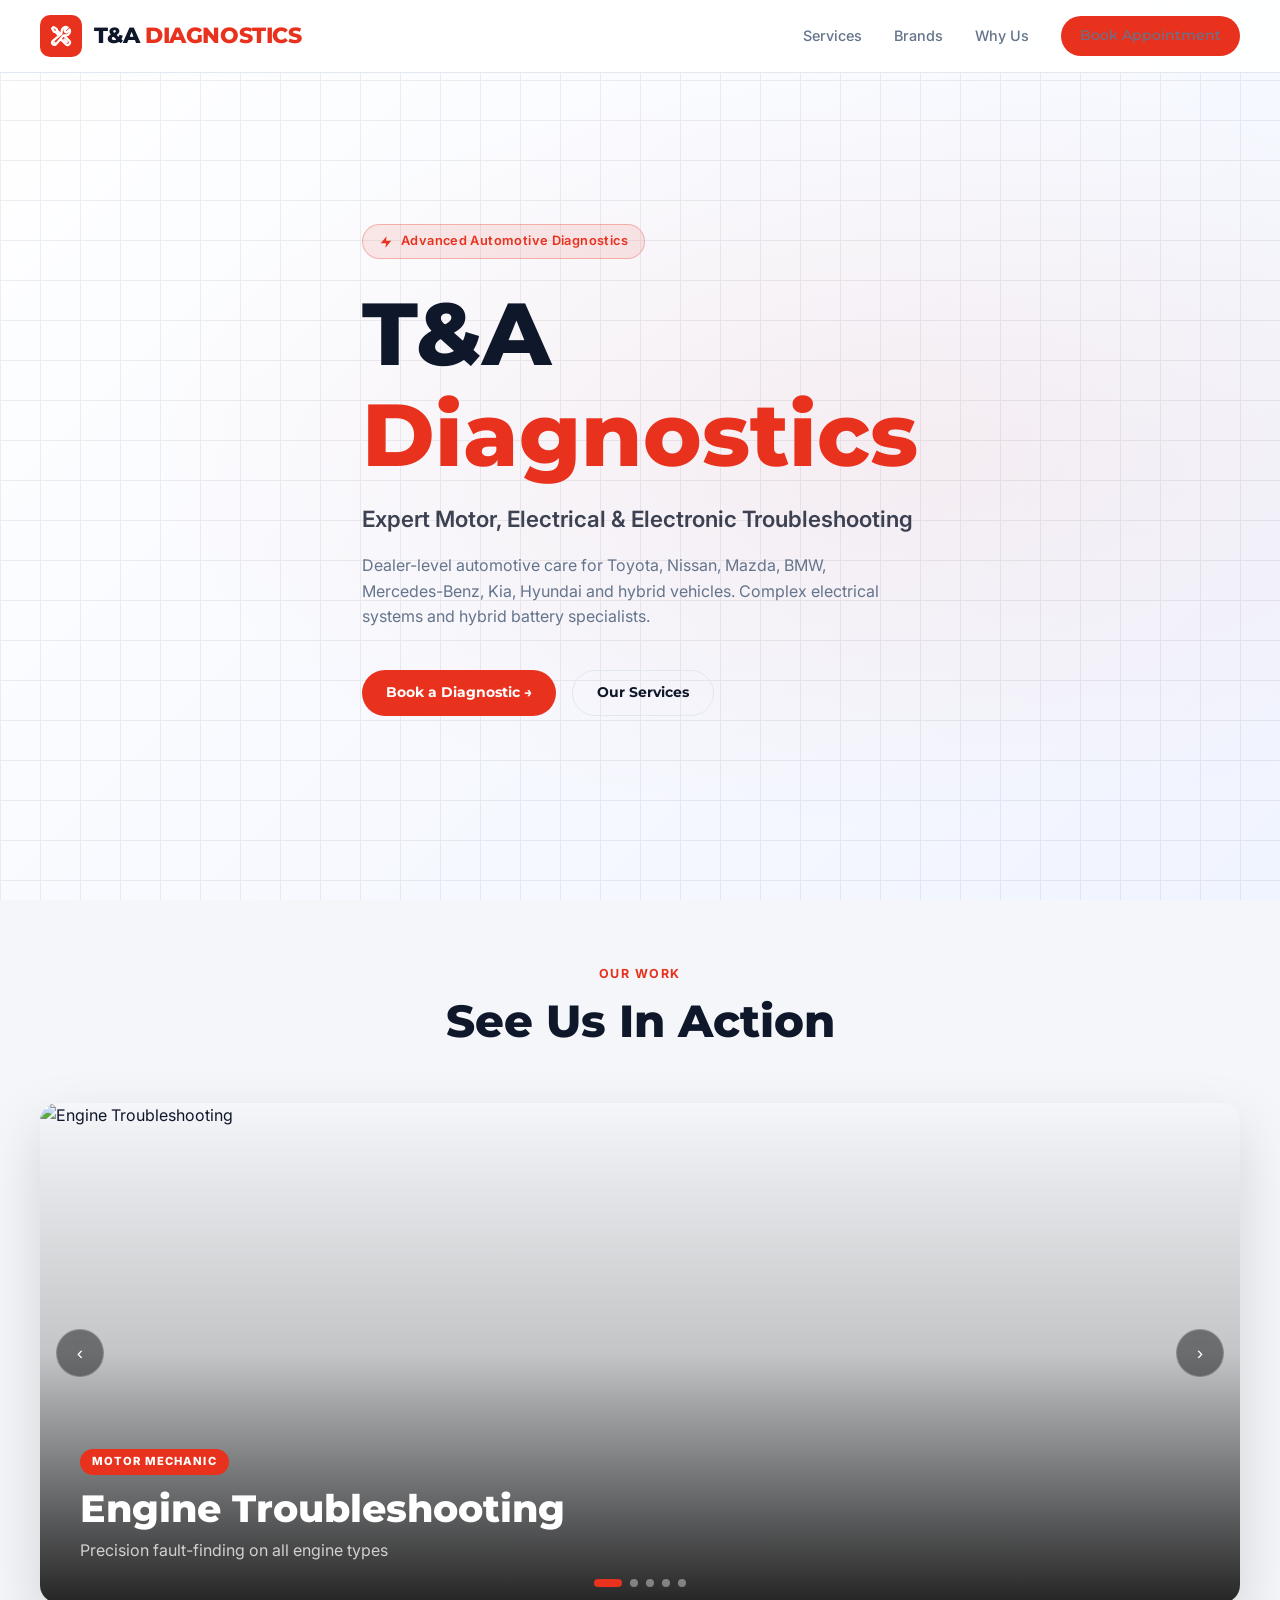
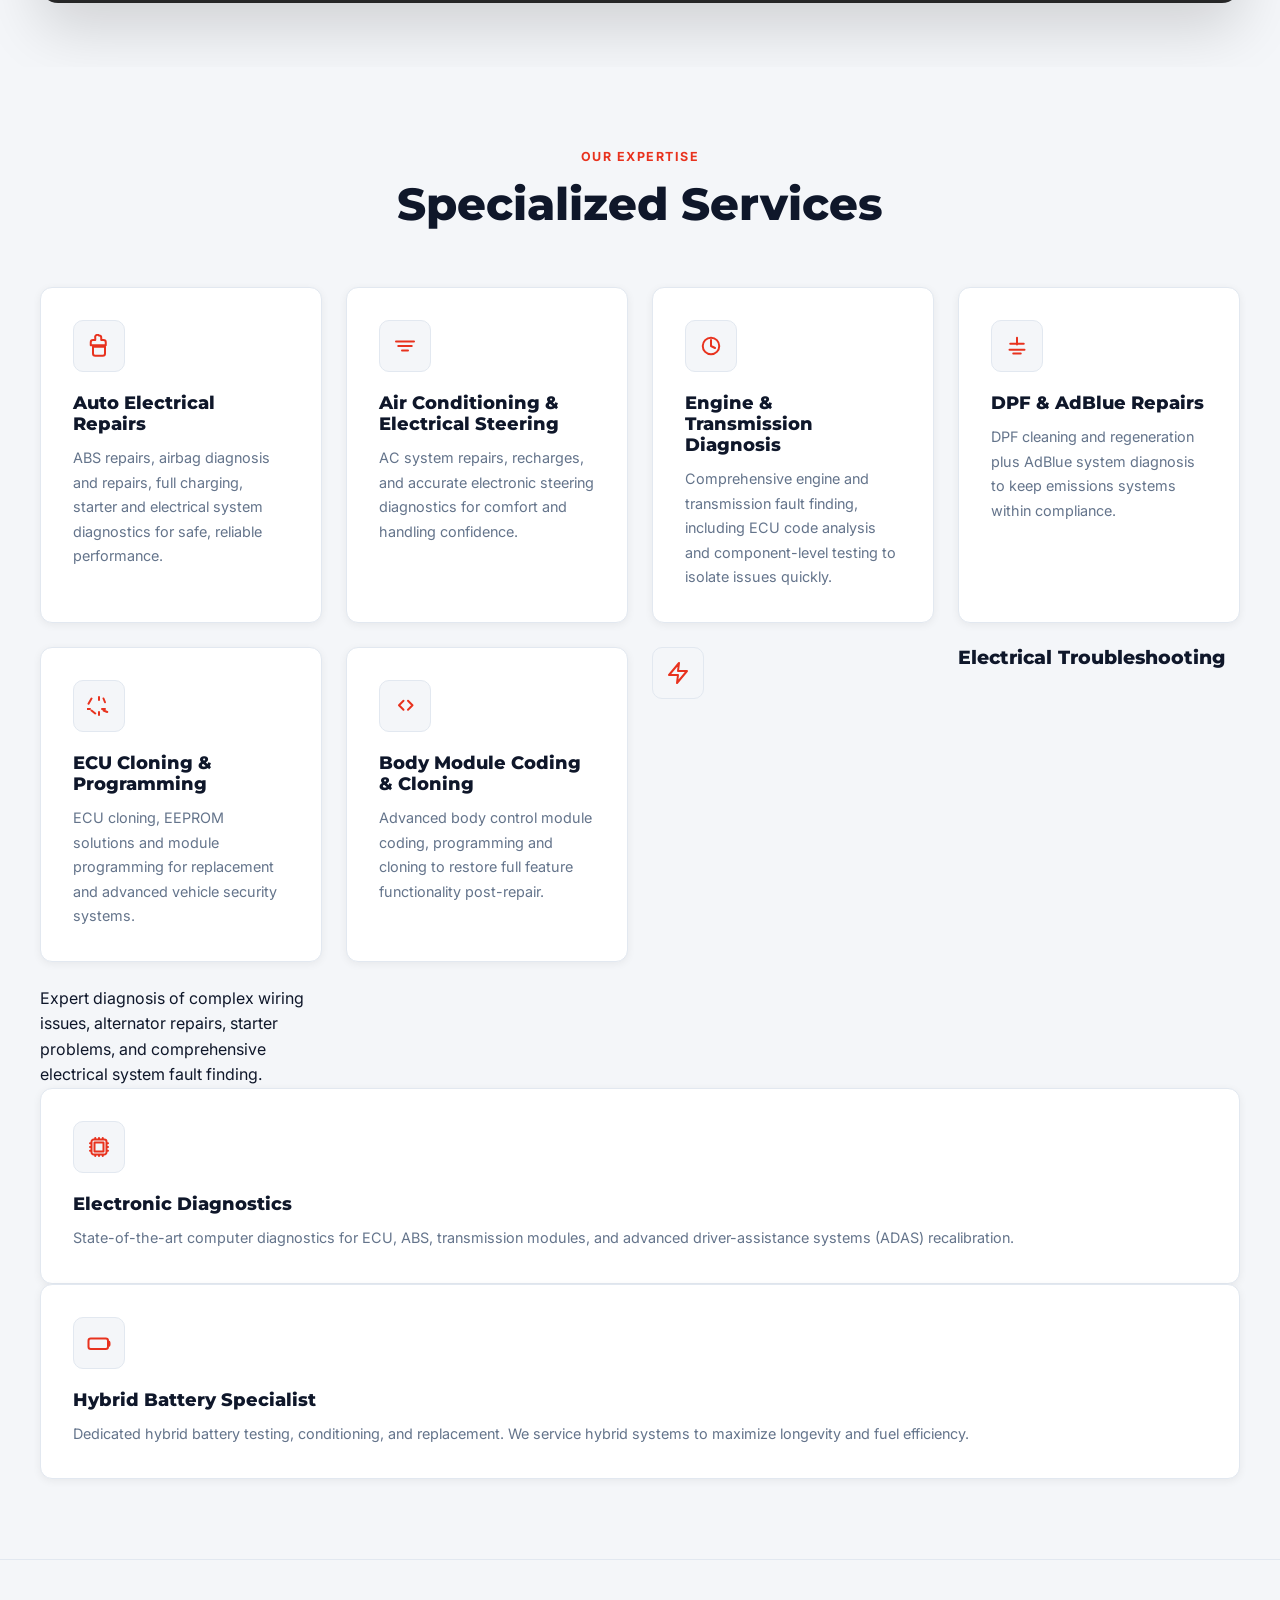
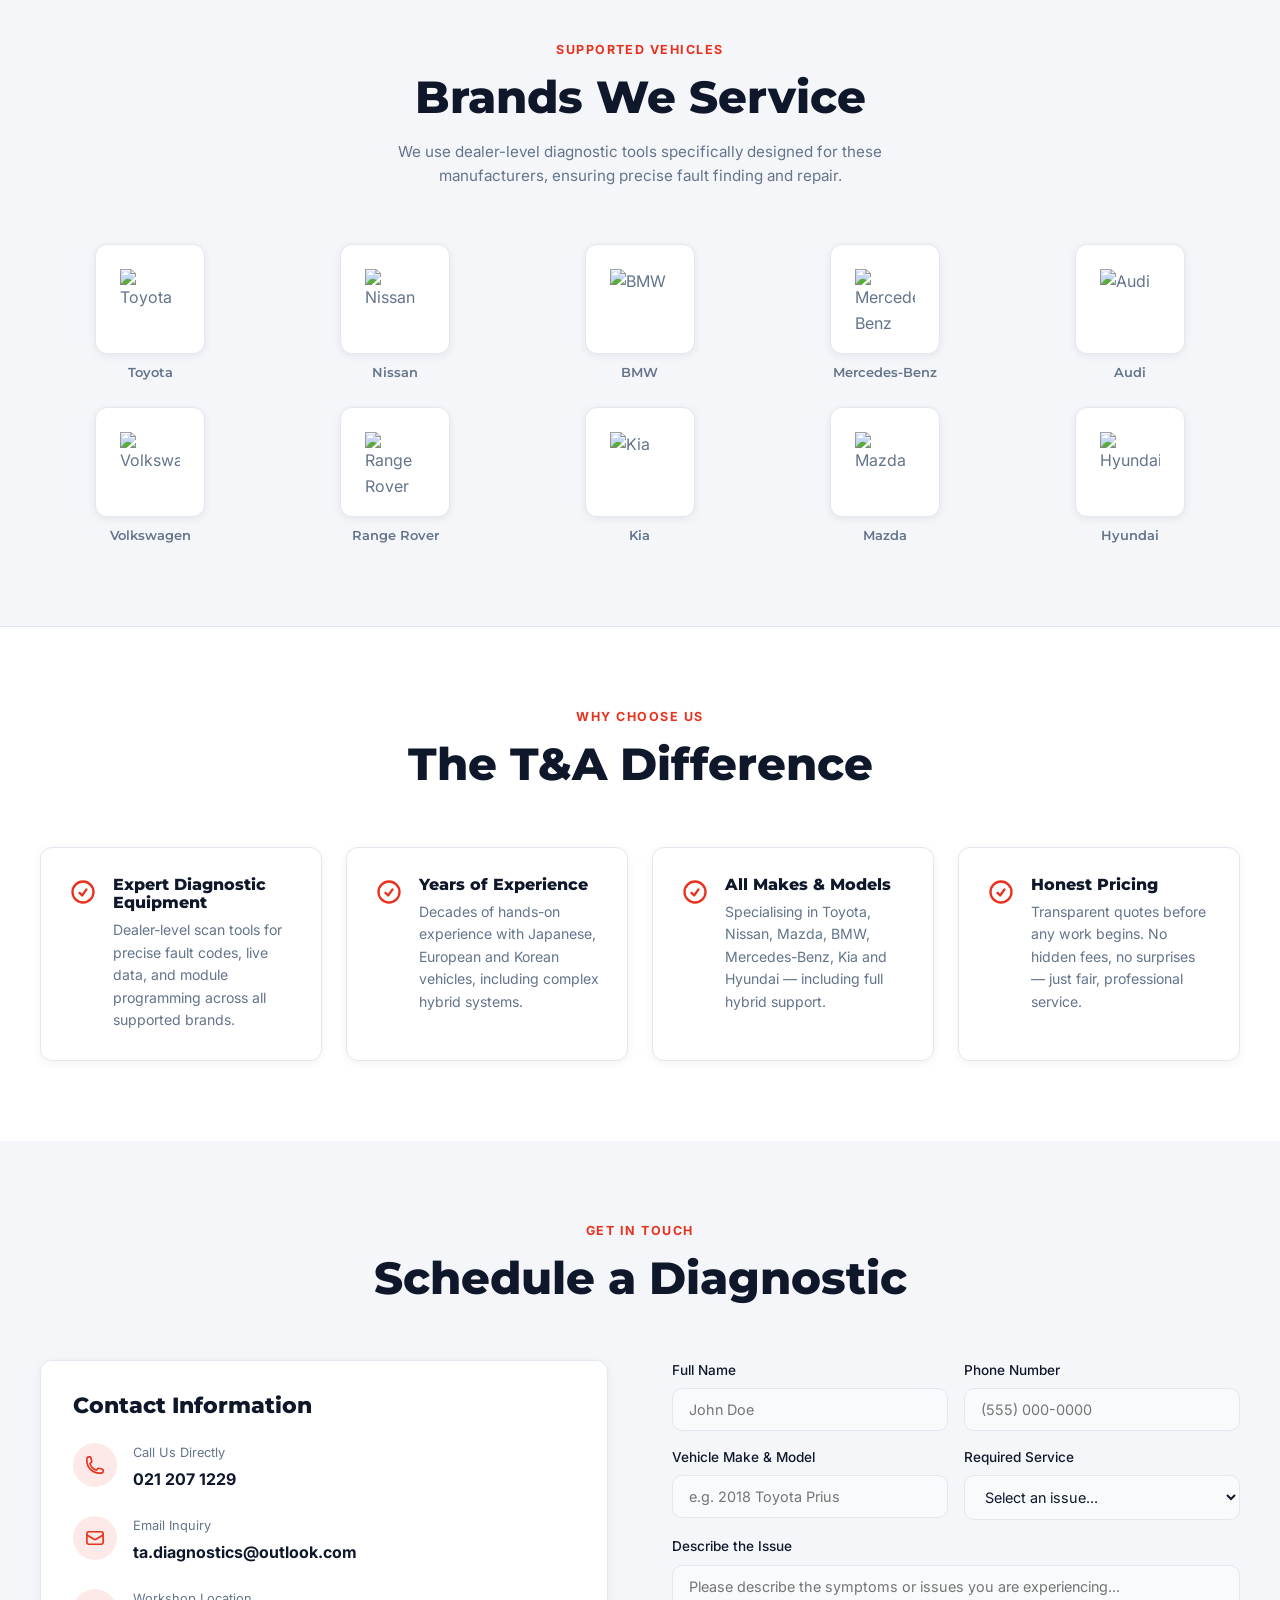
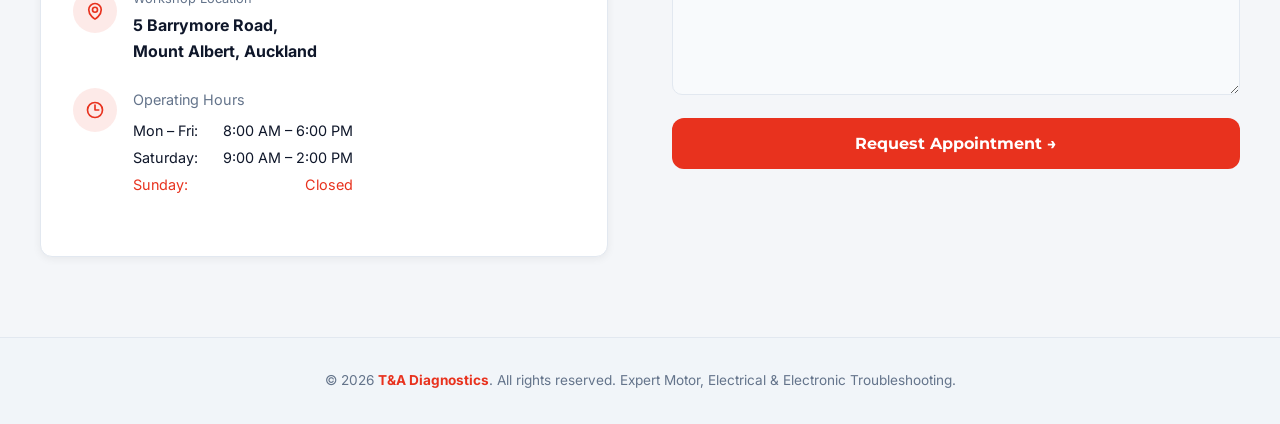
==== commit 4089a42f: "Update contact details with real phone, email, and address Co-Authored-By: Claude Sonnet 4.6 <norepl" ====
--- a/index.html
+++ b/index.html
@@ -173,52 +173,52 @@
     <div class="brands-grid">
       <!-- Toyota -->
       <div class="brand-card">
-        <div class="brand-logo-box"><img src="https://upload.wikimedia.org/wikipedia/commons/e/e7/Toyota.svg" alt="Toyota" loading="lazy"/></div>
+        <div class="brand-logo-box"><img src="https://cdn.simpleicons.org/toyota/000000" alt="Toyota" loading="lazy"/></div>
         <span class="brand-name">Toyota</span>
       </div>
       <!-- Nissan -->
       <div class="brand-card">
-        <div class="brand-logo-box"><img src="https://upload.wikimedia.org/wikipedia/commons/thumb/8/8b/Nissan_2020_logo.svg/240px-Nissan_2020_logo.svg.png" alt="Nissan" loading="lazy"/></div>
+        <div class="brand-logo-box"><img src="https://cdn.simpleicons.org/nissan/000000" alt="Nissan" loading="lazy"/></div>
         <span class="brand-name">Nissan</span>
       </div>
       <!-- BMW -->
       <div class="brand-card">
-        <div class="brand-logo-box"><img src="https://upload.wikimedia.org/wikipedia/commons/4/44/BMW.svg" alt="BMW" loading="lazy"/></div>
+        <div class="brand-logo-box"><img src="https://cdn.simpleicons.org/bmw/000000" alt="BMW" loading="lazy"/></div>
         <span class="brand-name">BMW</span>
       </div>
       <!-- Mercedes -->
       <div class="brand-card">
-        <div class="brand-logo-box"><img src="https://upload.wikimedia.org/wikipedia/commons/9/90/Mercedes-Logo.svg" alt="Mercedes-Benz" loading="lazy"/></div>
+        <div class="brand-logo-box"><img src="https://cdn.simpleicons.org/mercedesbenz/000000" alt="Mercedes-Benz" loading="lazy"/></div>
         <span class="brand-name">Mercedes-Benz</span>
       </div>
       <!-- Audi -->
       <div class="brand-card">
-        <div class="brand-logo-box"><img src="https://upload.wikimedia.org/wikipedia/commons/9/92/Audi-Logo_2016.svg" alt="Audi" loading="lazy"/></div>
+        <div class="brand-logo-box"><img src="https://cdn.simpleicons.org/audi/000000" alt="Audi" loading="lazy"/></div>
         <span class="brand-name">Audi</span>
       </div>
       <!-- Volkswagen -->
       <div class="brand-card">
-        <div class="brand-logo-box"><img src="https://upload.wikimedia.org/wikipedia/commons/6/6d/Volkswagen_logo_2019.svg" alt="Volkswagen" loading="lazy"/></div>
+        <div class="brand-logo-box"><img src="https://cdn.simpleicons.org/volkswagen/000000" alt="Volkswagen" loading="lazy"/></div>
         <span class="brand-name">Volkswagen</span>
       </div>
       <!-- Range Rover -->
       <div class="brand-card">
-        <div class="brand-logo-box"><img src="https://upload.wikimedia.org/wikipedia/commons/thumb/6/66/Land_Rover_logo.png/240px-Land_Rover_logo.png" alt="Range Rover" loading="lazy"/></div>
+        <div class="brand-logo-box"><img src="https://upload.wikimedia.org/wikipedia/commons/thumb/a/a5/Land_Rover_logo.svg/200px-Land_Rover_logo.svg.png" alt="Range Rover" loading="lazy"/></div>
         <span class="brand-name">Range Rover</span>
       </div>
       <!-- Kia -->
       <div class="brand-card">
-        <div class="brand-logo-box"><img src="https://upload.wikimedia.org/wikipedia/commons/thumb/1/13/Kia-logo.svg/240px-Kia-logo.svg.png" alt="Kia" loading="lazy"/></div>
+        <div class="brand-logo-box"><img src="https://cdn.simpleicons.org/kia/000000" alt="Kia" loading="lazy"/></div>
         <span class="brand-name">Kia</span>
       </div>
       <!-- Mazda -->
       <div class="brand-card">
-        <div class="brand-logo-box"><img src="https://upload.wikimedia.org/wikipedia/commons/8/8f/Mazda_logo.svg" alt="Mazda" loading="lazy"/></div>
+        <div class="brand-logo-box"><img src="https://cdn.simpleicons.org/mazda/000000" alt="Mazda" loading="lazy"/></div>
         <span class="brand-name">Mazda</span>
       </div>
       <!-- Hyundai -->
       <div class="brand-card">
-        <div class="brand-logo-box"><img src="https://upload.wikimedia.org/wikipedia/commons/3/37/Hyundai_logo.svg" alt="Hyundai" loading="lazy"/></div>
+        <div class="brand-logo-box"><img src="https://cdn.simpleicons.org/hyundai/000000" alt="Hyundai" loading="lazy"/></div>
         <span class="brand-name">Hyundai</span>
       </div>
     </div>
@@ -266,15 +266,15 @@
           <h3>Contact Information</h3>
           <div class="contact-item">
             <div class="contact-icon"><svg fill="none" stroke="currentColor" stroke-width="2" viewBox="0 0 24 24"><path stroke-linecap="round" stroke-linejoin="round" d="M2.25 6.75c0 8.284 6.716 15 15 15h2.25a2.25 2.25 0 002.25-2.25v-1.372c0-.516-.351-.966-.852-1.091l-4.423-1.106c-.44-.11-.902.055-1.173.417l-.97 1.293c-.282.376-.769.542-1.21.38a12.035 12.035 0 01-7.143-7.143c-.162-.441.004-.928.38-1.21l1.293-.97c.363-.271.527-.734.417-1.173L6.963 3.102a1.125 1.125 0 00-1.091-.852H4.5A2.25 2.25 0 002.25 4.5v2.25z"/></svg></div>
-            <div><p class="contact-label">Call Us Directly</p><p class="contact-value">(555) 123-4567</p></div>
+            <div><p class="contact-label">Call Us Directly</p><p class="contact-value">021 207 1229</p></div>
           </div>
           <div class="contact-item">
             <div class="contact-icon"><svg fill="none" stroke="currentColor" stroke-width="2" viewBox="0 0 24 24"><path stroke-linecap="round" stroke-linejoin="round" d="M21.75 6.75v10.5a2.25 2.25 0 01-2.25 2.25h-15a2.25 2.25 0 01-2.25-2.25V6.75m19.5 0A2.25 2.25 0 0019.5 4.5h-15a2.25 2.25 0 00-2.25 2.25m19.5 0v.243a2.25 2.25 0 01-1.07 1.916l-7.5 4.615a2.25 2.25 0 01-2.36 0L3.32 8.91a2.25 2.25 0 01-1.07-1.916V6.75"/></svg></div>
-            <div><p class="contact-label">Email Inquiry</p><p class="contact-value">service@tadiagnostics.com</p></div>
+            <div><p class="contact-label">Email Inquiry</p><p class="contact-value">ta.diagnostics@outlook.com</p></div>
           </div>
           <div class="contact-item">
             <div class="contact-icon"><svg fill="none" stroke="currentColor" stroke-width="2" viewBox="0 0 24 24"><path stroke-linecap="round" stroke-linejoin="round" d="M15 10.5a3 3 0 11-6 0 3 3 0 016 0z"/><path stroke-linecap="round" stroke-linejoin="round" d="M19.5 10.5c0 7.142-7.5 11.25-7.5 11.25S4.5 17.642 4.5 10.5a7.5 7.5 0 1115 0z"/></svg></div>
-            <div><p class="contact-label">Workshop Location</p><p class="contact-value">123 Mechanic Ave,<br>Automotive District</p></div>
+            <div><p class="contact-label">Workshop Location</p><p class="contact-value">5 Barrymore Road,<br>Mount Albert, Auckland</p></div>
           </div>
           <div class="contact-item">
             <div class="contact-icon"><svg fill="none" stroke="currentColor" stroke-width="2" viewBox="0 0 24 24"><path stroke-linecap="round" stroke-linejoin="round" d="M12 6v6h4.5m4.5 0a9 9 0 11-18 0 9 9 0 0118 0z"/></svg></div>
--- a/styles.css
+++ b/styles.css
@@ -5,14 +5,14 @@
 }
 
 :root {
-  --bg: #0b0f1a;
-  --bg2: #0e1322;
-  --card: #111827;
-  --border: #1f2d45;
+  --bg: #ffffff;
+  --bg2: #f4f6f9;
+  --card: #ffffff;
+  --border: #e2e8f0;
   --primary: #e8321e;
   --primary-dark: #c42a18;
-  --fg: #f1f5f9;
-  --muted: #8294a8;
+  --fg: #0f172a;
+  --muted: #64748b;
   --font-sans: 'Inter', sans-serif;
   --font-display: 'Montserrat', sans-serif;
   --radius: 12px;
@@ -57,7 +57,7 @@
   left: 0;
   right: 0;
   z-index: 100;
-  background: rgba(11, 15, 26, 0.85);
+  background: rgba(255, 255, 255, 0.9);
   backdrop-filter: blur(12px);
   border-bottom: 1px solid var(--border);
   padding: 0 2rem;
@@ -167,8 +167,8 @@
   display: flex;
   align-items: center;
   padding: 120px 2rem 80px;
-  background: radial-gradient(ellipse at 70% 50%, rgba(232, 50, 30, 0.07) 0%, transparent 60%),
-    linear-gradient(135deg, var(--bg) 0%, #0a0d18 100%);
+  background: radial-gradient(ellipse at 70% 50%, rgba(232, 50, 30, 0.06) 0%, transparent 60%),
+    linear-gradient(135deg, #ffffff 0%, #f0f4ff 100%);
   position: relative;
   overflow: hidden;
 }
@@ -176,10 +176,10 @@
 .grid-bg {
   position: absolute;
   inset: 0;
-  opacity: 0.08;
+  opacity: 0.06;
   background-size: 40px 40px;
-  background-image: linear-gradient(to right, #fff 1px, transparent 1px),
-    linear-gradient(to bottom, #fff 1px, transparent 1px);
+  background-image: linear-gradient(to right, #000 1px, transparent 1px),
+    linear-gradient(to bottom, #000 1px, transparent 1px);
 }
 
 .hero-inner {
@@ -217,9 +217,10 @@
 
 .hero-tagline {
   font-size: clamp(1.1rem, 2vw, 1.4rem);
-  color: rgba(241, 245, 249, 0.8);
+  color: var(--fg);
   font-weight: 600;
   margin-bottom: 1rem;
+  opacity: 0.8;
 }
 
 .hero-desc {
@@ -272,7 +273,7 @@
 
 /* SLIDER */
 .slider-section {
-  background: var(--bg);
+  background: var(--bg2);
   padding: 4rem 2rem;
 }
 
@@ -283,7 +284,7 @@
   border-radius: 18px;
   overflow: hidden;
   height: 500px;
-  box-shadow: 0 25px 60px rgba(0, 0, 0, 0.5);
+  box-shadow: 0 25px 60px rgba(0, 0, 0, 0.15);
 }
 
 .slide {
@@ -415,18 +416,19 @@
   border-radius: var(--radius);
   padding: 2rem;
   transition: all 0.3s;
+  box-shadow: 0 2px 8px rgba(0, 0, 0, 0.06);
 }
 
 .service-card:hover {
   border-color: rgba(232, 50, 30, 0.4);
   transform: translateY(-4px);
-  box-shadow: 0 12px 30px rgba(0, 0, 0, 0.3);
+  box-shadow: 0 12px 30px rgba(0, 0, 0, 0.12);
 }
 
 .service-icon {
   width: 52px;
   height: 52px;
-  background: var(--bg);
+  background: var(--bg2);
   border: 1px solid var(--border);
   border-radius: 10px;
   display: flex;
@@ -465,7 +467,7 @@
 
 /* BRANDS */
 .brands-section {
-  background: var(--bg);
+  background: var(--bg2);
   border-top: 1px solid var(--border);
   border-bottom: 1px solid var(--border);
 }
@@ -511,11 +513,12 @@
   justify-content: center;
   padding: 1.5rem;
   transition: all 0.3s;
+  box-shadow: 0 2px 8px rgba(0, 0, 0, 0.07);
 }
 
 .brand-card:hover .brand-logo-box {
   border-color: rgba(232, 50, 30, 0.5);
-  box-shadow: 0 8px 25px rgba(0, 0, 0, 0.3);
+  box-shadow: 0 8px 25px rgba(0, 0, 0, 0.12);
 }
 
 .brand-logo-box svg,
@@ -551,7 +554,7 @@
 
 /* WHY US */
 .whyus-section {
-  background: var(--bg2);
+  background: var(--bg);
 }
 
 .whyus-grid {
@@ -568,6 +571,7 @@
   display: flex;
   gap: 1rem;
   align-items: flex-start;
+  box-shadow: 0 2px 8px rgba(0, 0, 0, 0.06);
 }
 
 .check-icon {
@@ -590,7 +594,7 @@
 
 /* CONTACT */
 .contact-section {
-  background: var(--bg);
+  background: var(--bg2);
 }
 
 .contact-grid {
@@ -611,6 +615,7 @@
   border: 1px solid var(--border);
   border-radius: var(--radius);
   padding: 2rem;
+  box-shadow: 0 2px 8px rgba(0, 0, 0, 0.06);
 }
 
 .contact-box h3 {
@@ -676,7 +681,7 @@
 textarea,
 select {
   width: 100%;
-  background: rgba(255, 255, 255, 0.05);
+  background: #f8fafc;
   border: 1px solid var(--border);
   color: var(--fg);
   border-radius: 10px;
@@ -725,7 +730,7 @@
 
 /* FOOTER */
 footer {
-  background: #07090f;
+  background: #f1f5f9;
   border-top: 1px solid var(--border);
   padding: 2rem;
   text-align: center;
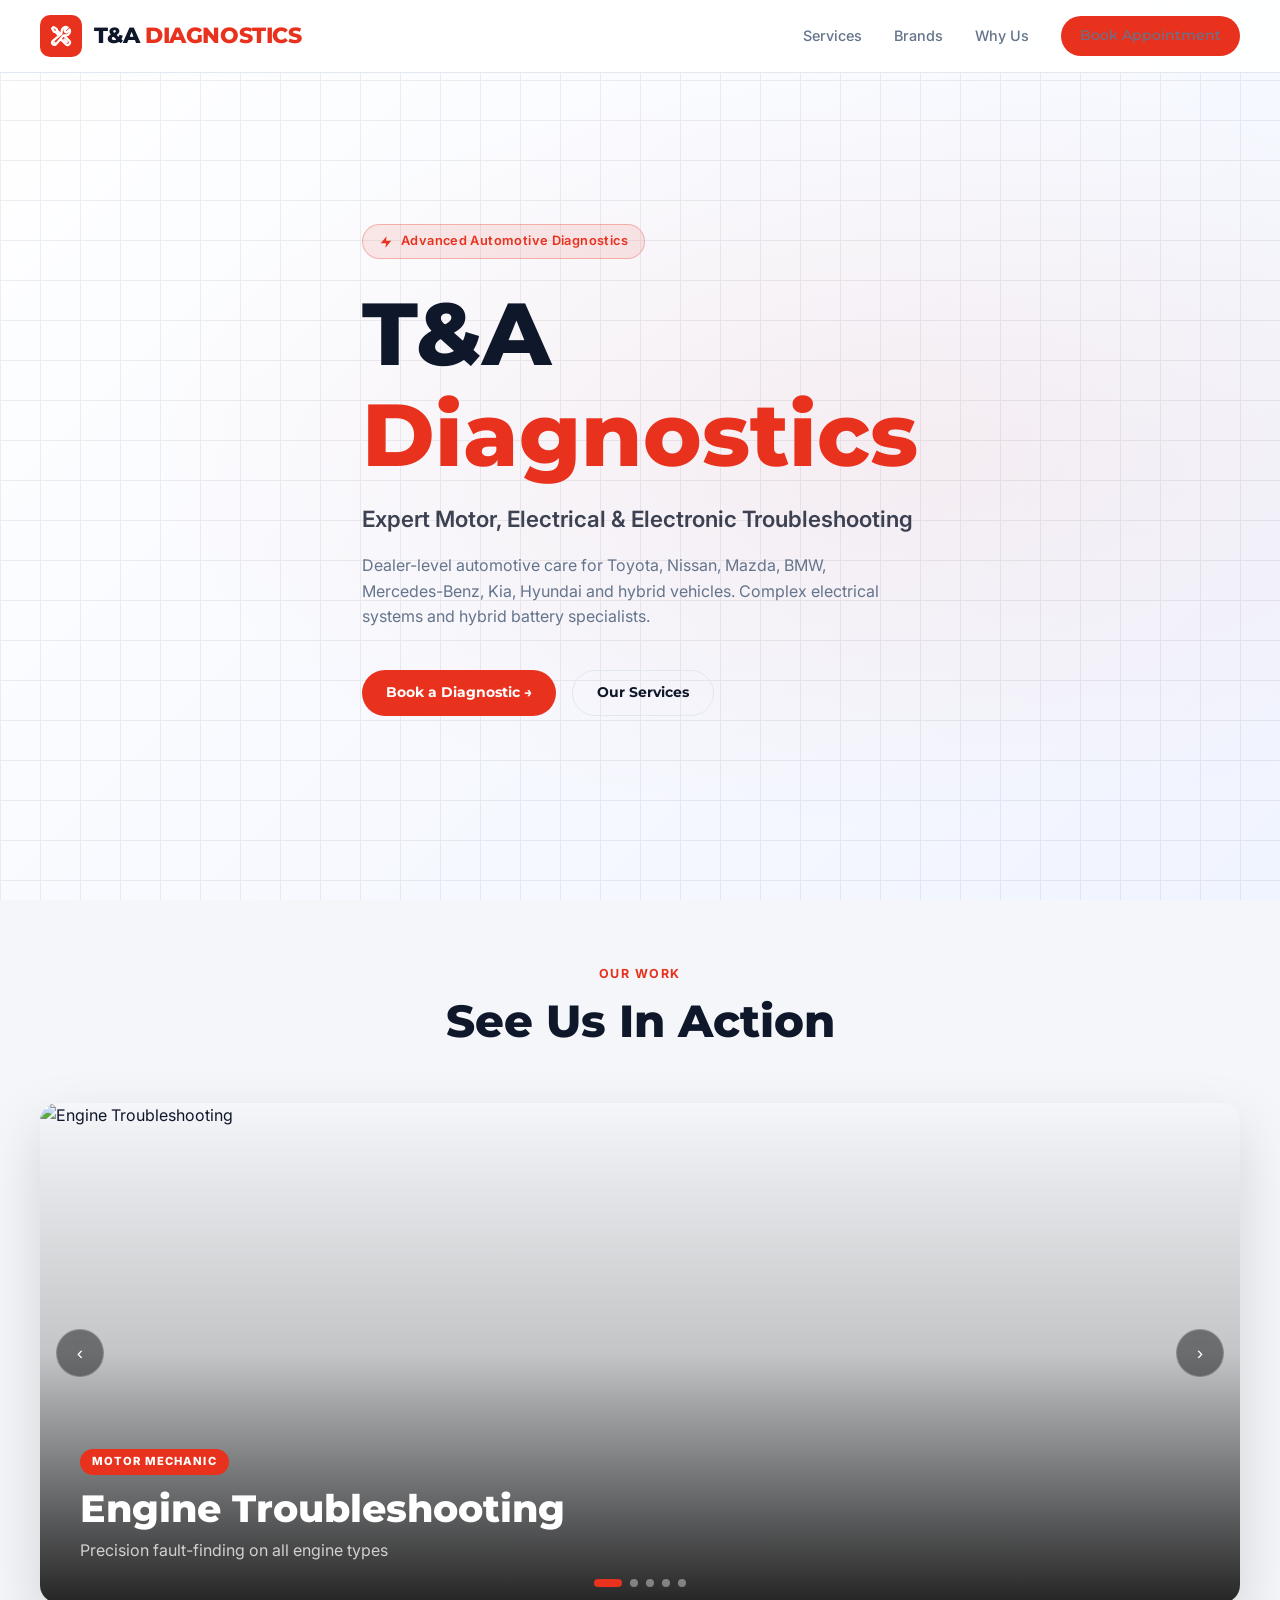
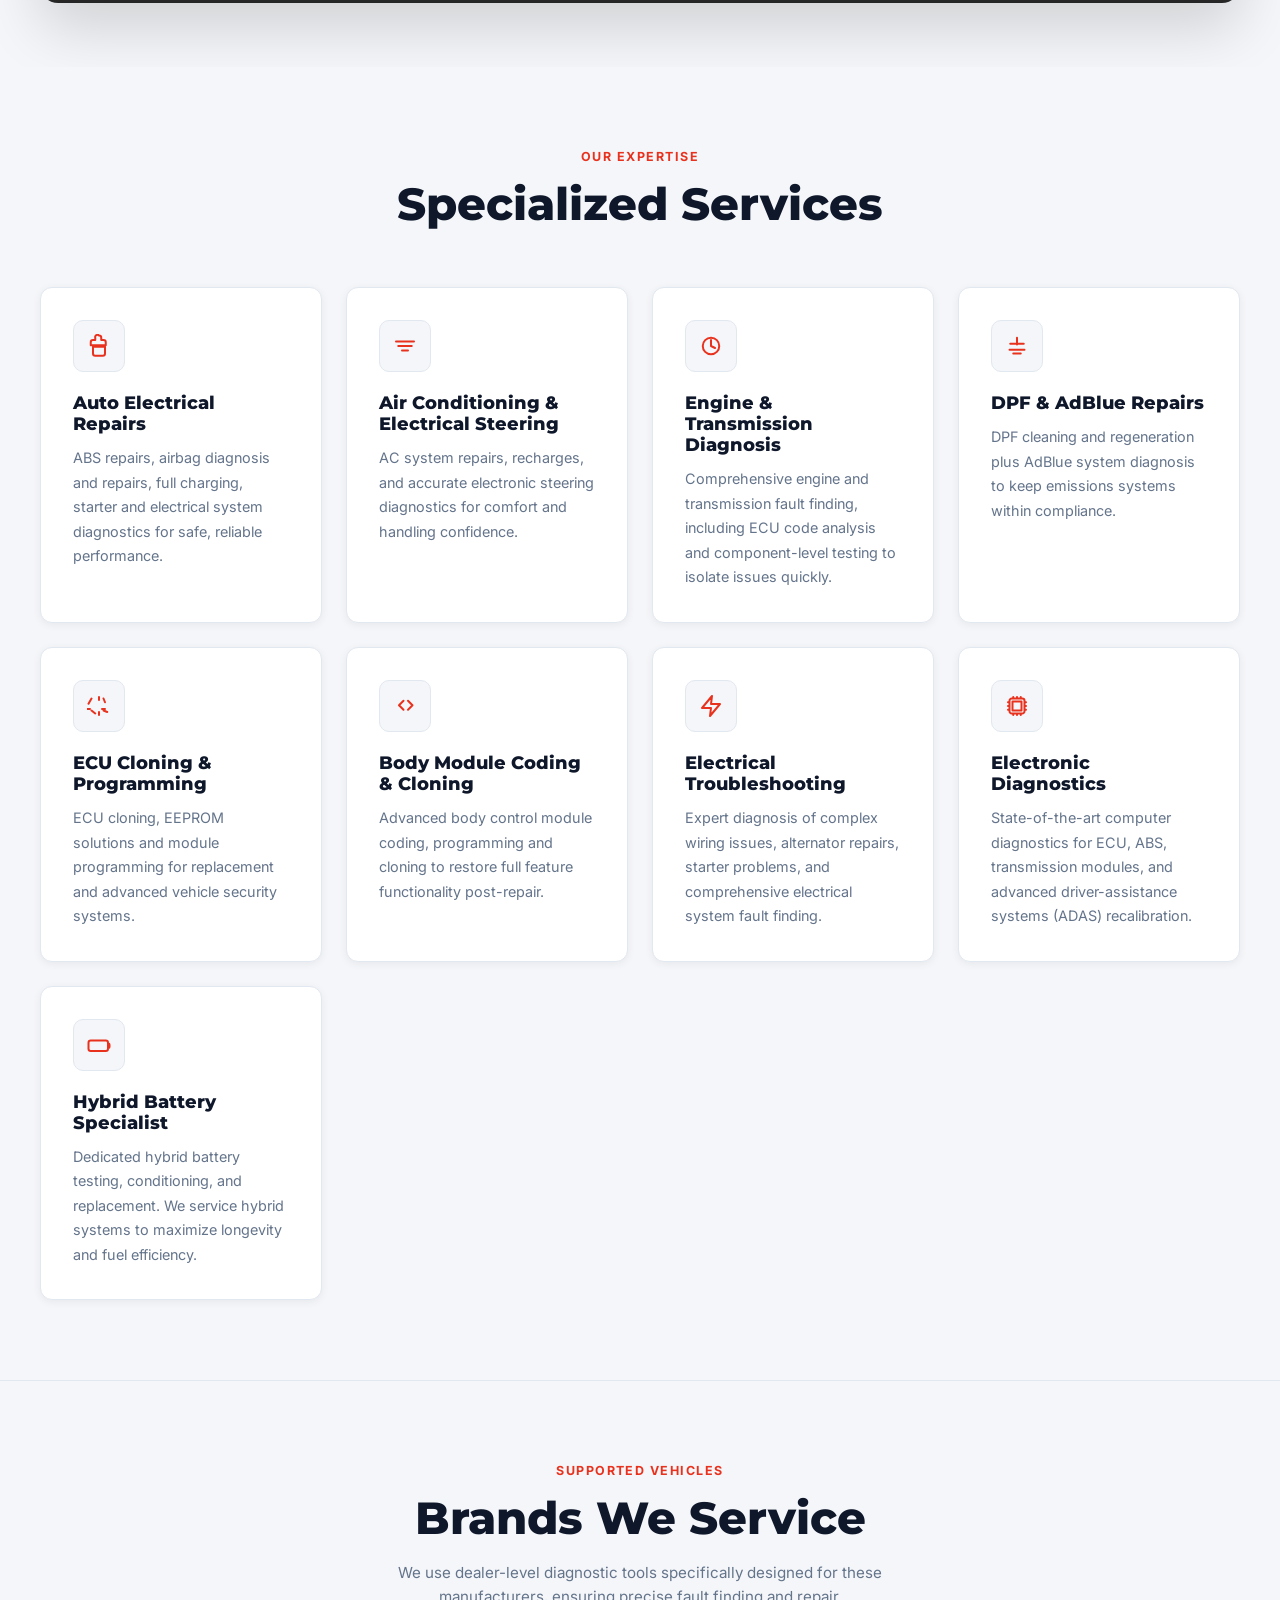
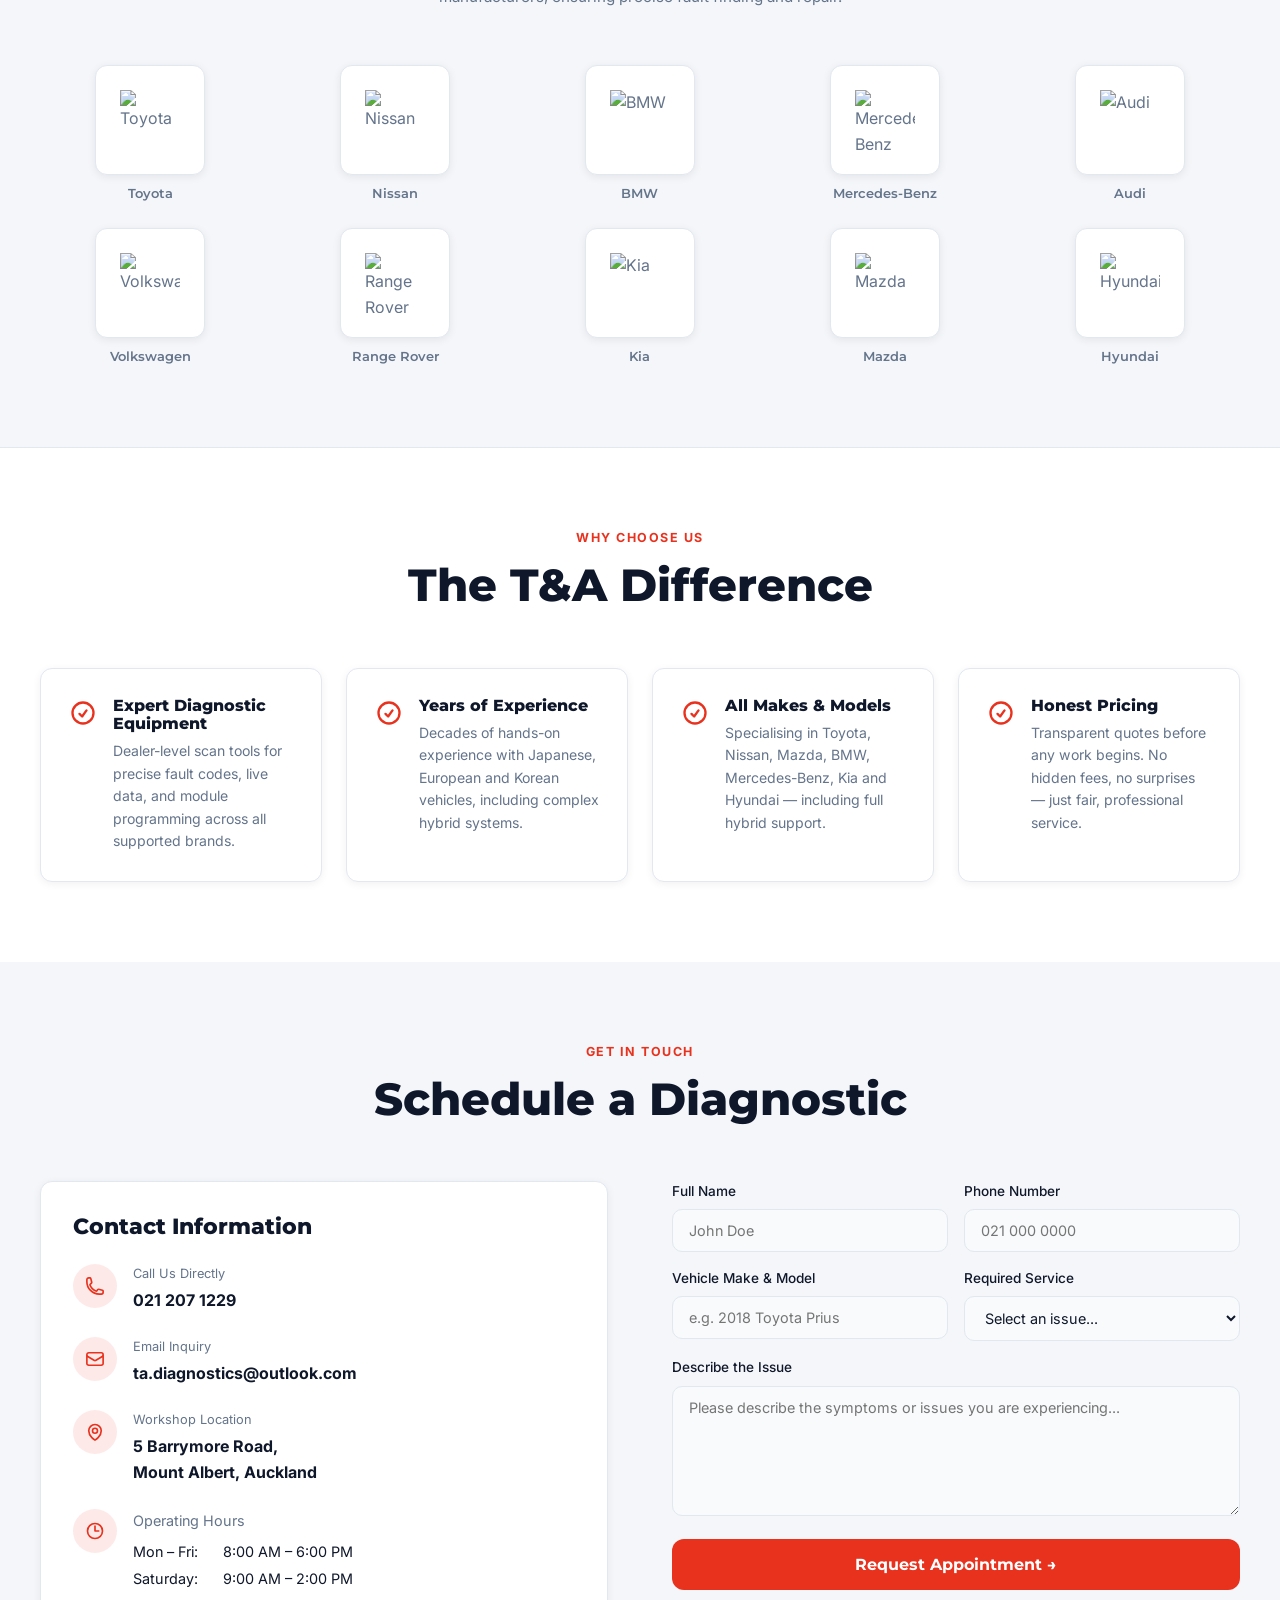
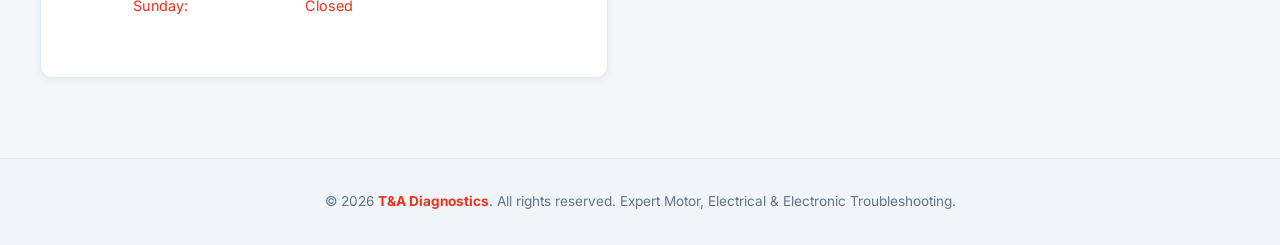
==== commit d4a9b2dc: "Merge landing page into single index.html, fix broken service card Co-Authored-By: Claude Sonnet 4.6" ====
--- a/index.html
+++ b/index.html
@@ -121,29 +121,30 @@
       </div>
       <div class="service-card">
         <div class="service-icon"><svg fill="none" stroke="currentColor" stroke-width="2" viewBox="0 0 24 24"><path stroke-linecap="round" stroke-linejoin="round" d="M3 7.5h18M5.25 12h13.5M9 16.5h6"/></svg></div>
-        <h3>Air Conditioning & Electrical Steering</h3>
+        <h3>Air Conditioning &amp; Electrical Steering</h3>
         <p>AC system repairs, recharges, and accurate electronic steering diagnostics for comfort and handling confidence.</p>
       </div>
       <div class="service-card">
         <div class="service-icon"><svg fill="none" stroke="currentColor" stroke-width="2" viewBox="0 0 24 24"><path stroke-linecap="round" stroke-linejoin="round" d="M12 6v6l4 2"/><path stroke-linecap="round" stroke-linejoin="round" d="M20.25 12a8.25 8.25 0 11-16.5 0 8.25 8.25 0 0116.5 0z"/></svg></div>
-        <h3>Engine & Transmission Diagnosis</h3>
+        <h3>Engine &amp; Transmission Diagnosis</h3>
         <p>Comprehensive engine and transmission fault finding, including ECU code analysis and component-level testing to isolate issues quickly.</p>
       </div>
       <div class="service-card">
         <div class="service-icon"><svg fill="none" stroke="currentColor" stroke-width="2" viewBox="0 0 24 24"><path stroke-linecap="round" stroke-linejoin="round" d="M5.25 9.75h13.5M4.5 15.75h15"/><path stroke-linecap="round" stroke-linejoin="round" d="M12 3.75v6.75M8.25 19.5h7.5"/></svg></div>
-        <h3>DPF & AdBlue Repairs</h3>
+        <h3>DPF &amp; AdBlue Repairs</h3>
         <p>DPF cleaning and regeneration plus AdBlue system diagnosis to keep emissions systems within compliance.</p>
       </div>
       <div class="service-card">
         <div class="service-icon"><svg fill="none" stroke="currentColor" stroke-width="2" viewBox="0 0 24 24"><path stroke-linecap="round" stroke-linejoin="round" d="M12 6V3m0 18v-3m3-3h3m-18 0h3m-1.5-5.25L4.5 4.5m12 0l1.5 3.75M8.25 19.5L4.5 16.5m12 0l3.75 1.5"/></svg></div>
-        <h3>ECU Cloning & Programming</h3>
+        <h3>ECU Cloning &amp; Programming</h3>
         <p>ECU cloning, EEPROM solutions and module programming for replacement and advanced vehicle security systems.</p>
       </div>
       <div class="service-card">
         <div class="service-icon"><svg fill="none" stroke="currentColor" stroke-width="2" viewBox="0 0 24 24"><path stroke-linecap="round" stroke-linejoin="round" d="M10.5 6.75l-4.5 4.5 4.5 4.5m4.5-9l4.5 4.5-4.5 4.5"/></svg></div>
-        <h3>Body Module Coding & Cloning</h3>
+        <h3>Body Module Coding &amp; Cloning</h3>
         <p>Advanced body control module coding, programming and cloning to restore full feature functionality post-repair.</p>
       </div>
+      <div class="service-card">
         <div class="service-icon"><svg fill="none" stroke="currentColor" stroke-width="2" viewBox="0 0 24 24"><path stroke-linecap="round" stroke-linejoin="round" d="M13 2L3 14h9l-1 8 10-12h-9l1-8z"/></svg></div>
         <h3>Electrical Troubleshooting</h3>
         <p>Expert diagnosis of complex wiring issues, alternator repairs, starter problems, and comprehensive electrical system fault finding.</p>
@@ -171,52 +172,42 @@
       <p style="color:var(--muted);max-width:520px;margin:0 auto;font-size:0.95rem">We use dealer-level diagnostic tools specifically designed for these manufacturers, ensuring precise fault finding and repair.</p>
     </div>
     <div class="brands-grid">
-      <!-- Toyota -->
       <div class="brand-card">
         <div class="brand-logo-box"><img src="https://cdn.simpleicons.org/toyota/000000" alt="Toyota" loading="lazy"/></div>
         <span class="brand-name">Toyota</span>
       </div>
-      <!-- Nissan -->
       <div class="brand-card">
         <div class="brand-logo-box"><img src="https://cdn.simpleicons.org/nissan/000000" alt="Nissan" loading="lazy"/></div>
         <span class="brand-name">Nissan</span>
       </div>
-      <!-- BMW -->
       <div class="brand-card">
         <div class="brand-logo-box"><img src="https://cdn.simpleicons.org/bmw/000000" alt="BMW" loading="lazy"/></div>
         <span class="brand-name">BMW</span>
       </div>
-      <!-- Mercedes -->
       <div class="brand-card">
         <div class="brand-logo-box"><img src="https://cdn.simpleicons.org/mercedesbenz/000000" alt="Mercedes-Benz" loading="lazy"/></div>
         <span class="brand-name">Mercedes-Benz</span>
       </div>
-      <!-- Audi -->
       <div class="brand-card">
         <div class="brand-logo-box"><img src="https://cdn.simpleicons.org/audi/000000" alt="Audi" loading="lazy"/></div>
         <span class="brand-name">Audi</span>
       </div>
-      <!-- Volkswagen -->
       <div class="brand-card">
         <div class="brand-logo-box"><img src="https://cdn.simpleicons.org/volkswagen/000000" alt="Volkswagen" loading="lazy"/></div>
         <span class="brand-name">Volkswagen</span>
       </div>
-      <!-- Range Rover -->
       <div class="brand-card">
         <div class="brand-logo-box"><img src="https://upload.wikimedia.org/wikipedia/commons/thumb/a/a5/Land_Rover_logo.svg/200px-Land_Rover_logo.svg.png" alt="Range Rover" loading="lazy"/></div>
         <span class="brand-name">Range Rover</span>
       </div>
-      <!-- Kia -->
       <div class="brand-card">
         <div class="brand-logo-box"><img src="https://cdn.simpleicons.org/kia/000000" alt="Kia" loading="lazy"/></div>
         <span class="brand-name">Kia</span>
       </div>
-      <!-- Mazda -->
       <div class="brand-card">
         <div class="brand-logo-box"><img src="https://cdn.simpleicons.org/mazda/000000" alt="Mazda" loading="lazy"/></div>
         <span class="brand-name">Mazda</span>
       </div>
-      <!-- Hyundai -->
       <div class="brand-card">
         <div class="brand-logo-box"><img src="https://cdn.simpleicons.org/hyundai/000000" alt="Hyundai" loading="lazy"/></div>
         <span class="brand-name">Hyundai</span>
@@ -291,7 +282,7 @@
         <form onsubmit="handleSubmit(event)">
           <div class="form-row">
             <div><label>Full Name</label><input type="text" required placeholder="John Doe" /></div>
-            <div><label>Phone Number</label><input type="tel" required placeholder="(555) 000-0000" /></div>
+            <div><label>Phone Number</label><input type="tel" required placeholder="021 000 0000" /></div>
           </div>
           <div class="form-row">
             <div><label>Vehicle Make &amp; Model</label><input type="text" required placeholder="e.g. 2018 Toyota Prius" /></div>
